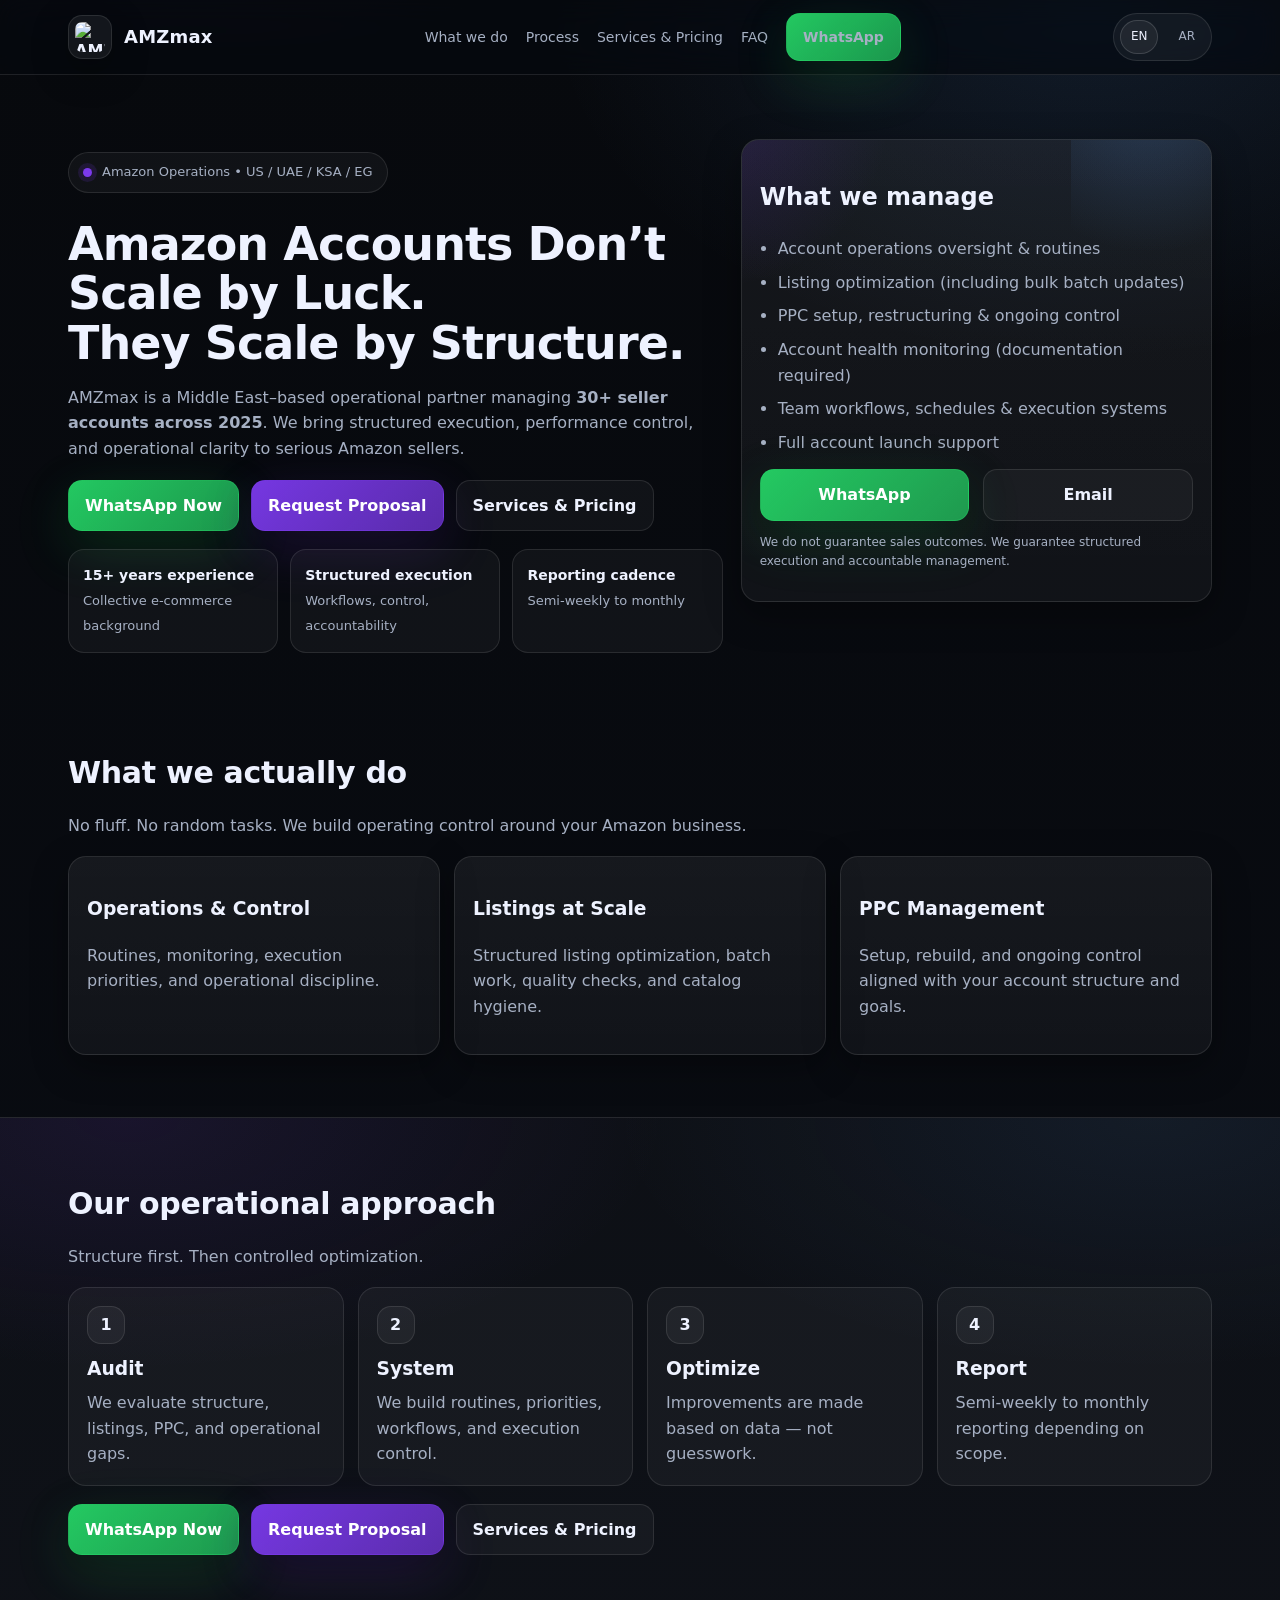
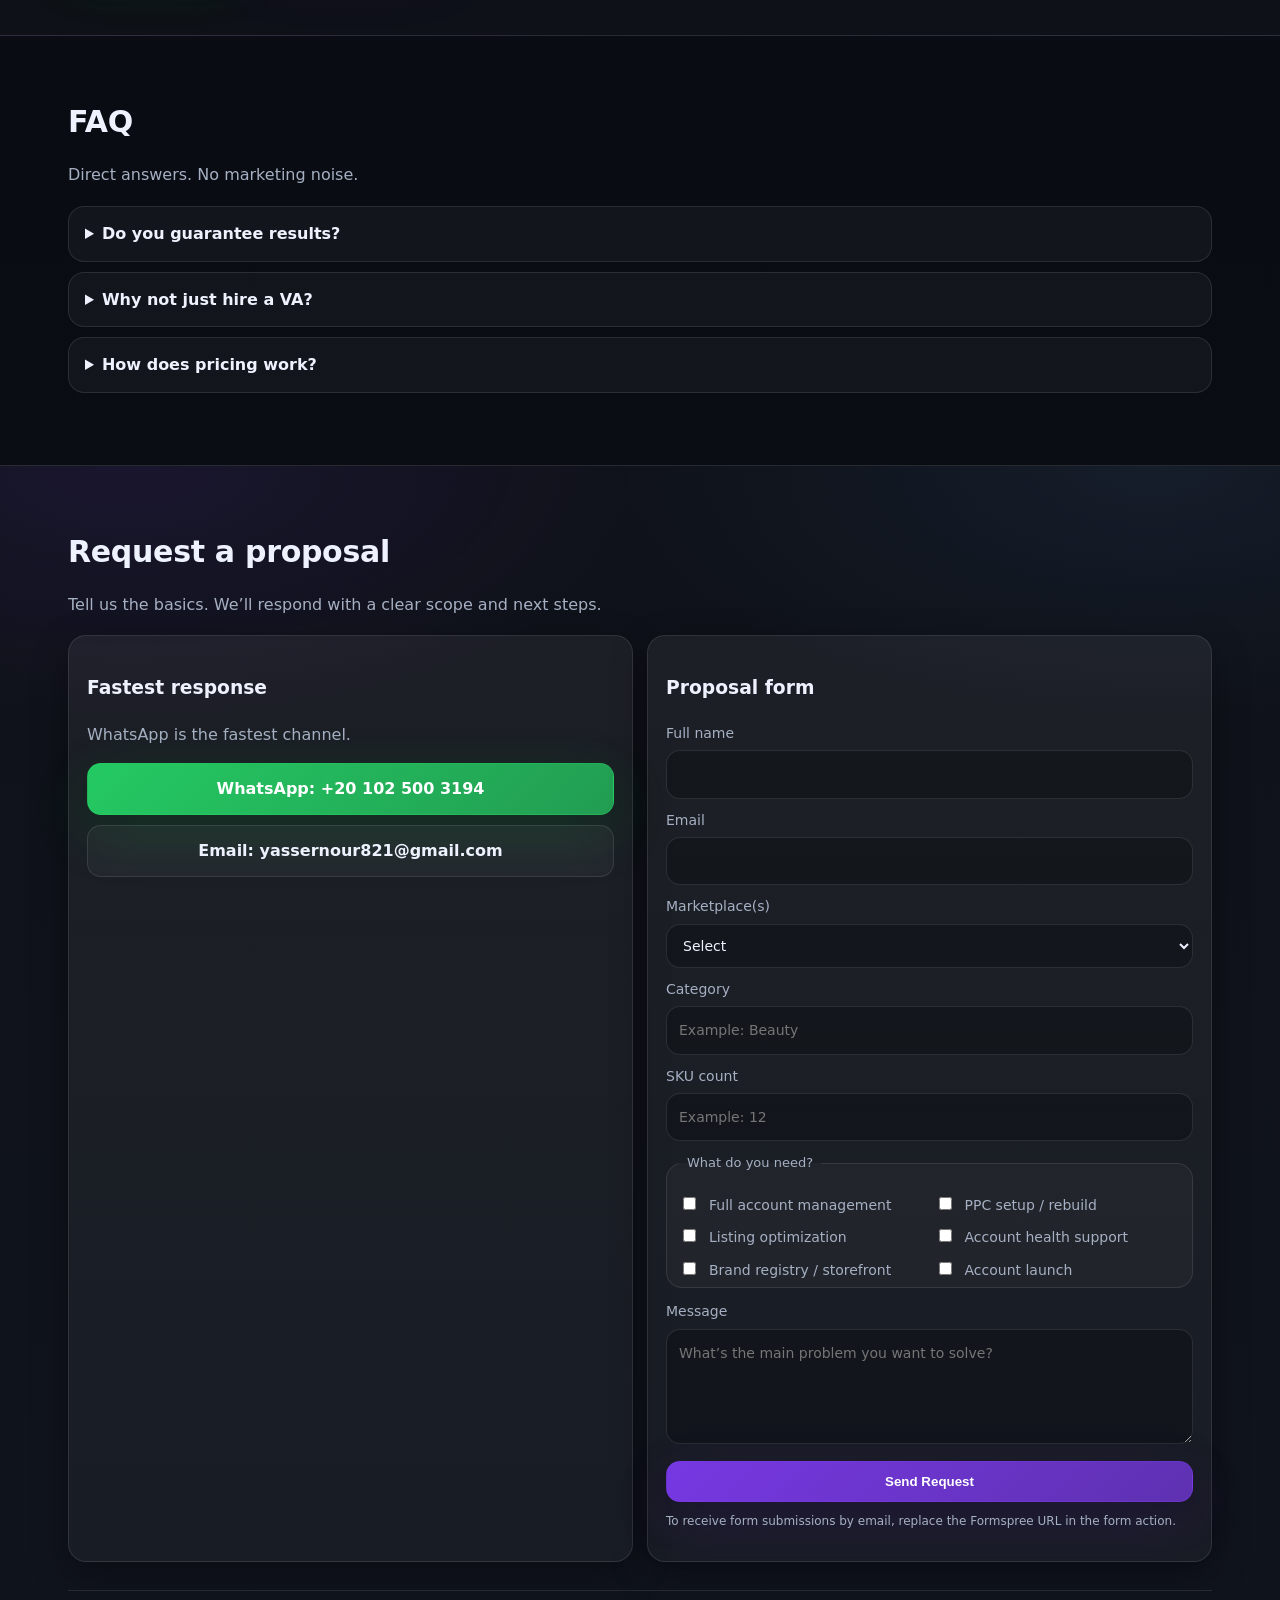
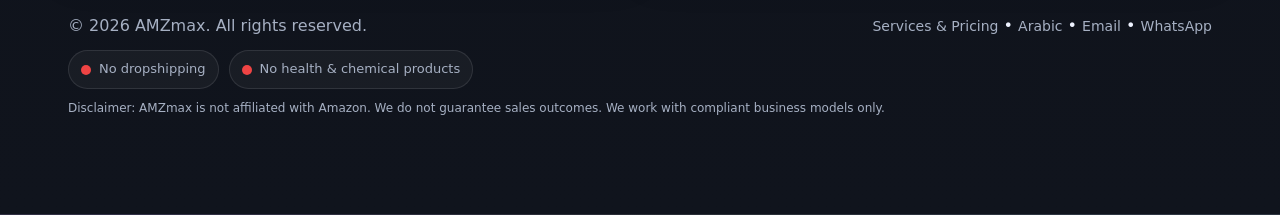
==== index.html @ 832c5bb2 "Create index.html" ====
<!doctype html>
<html lang="en">
<head>
  <meta charset="utf-8" />
  <meta name="viewport" content="width=device-width,initial-scale=1" />
  <title>AMZmax — Amazon Account Management</title>
  <meta name="description" content="AMZmax is a Middle East–based Amazon operational partner. Structured execution, PPC control, listing optimization, and proposal-based management for serious sellers." />
  <meta name="robots" content="index,follow" />
  <meta name="theme-color" content="#07090d" />
  <link rel="stylesheet" href="styles.css" />
</head>
<body>
  <header class="header">
    <div class="container nav">
      <a class="brand" href="index.html" aria-label="AMZmax home">
        <img src="assets/logo.png" alt="AMZmax logo">
        <span class="brand-name">AMZmax</span>
      </a>

      <nav class="nav-links" aria-label="Primary">
        <a href="#what">What we do</a>
        <a href="#process">Process</a>
        <a href="tiers.html">Services &amp; Pricing</a>
        <a href="#faq">FAQ</a>
        <a class="btn btn-whatsapp" href="https://wa.me/201025003194" target="_blank" rel="noopener">WhatsApp</a>
      </nav>

      <div class="lang-switch" aria-label="Language switch">
        <a class="active" href="index.html">EN</a>
        <a href="ar/index.html">AR</a>
      </div>

      <button class="menu-btn" id="menuBtn" aria-label="Open menu" aria-expanded="false">☰</button>
    </div>

    <div class="container mobile-menu" id="mobileMenu" aria-hidden="true">
      <a href="#what">What we do</a>
      <a href="#process">Process</a>
      <a href="tiers.html">Services &amp; Pricing</a>
      <a href="#faq">FAQ</a>
      <a href="#proposal">Request proposal</a>
      <a href="https://wa.me/201025003194" target="_blank" rel="noopener">WhatsApp</a>
      <a href="ar/index.html">العربية</a>
    </div>
  </header>

  <main>
    <!-- HERO -->
    <section class="hero">
      <div class="container hero-grid">
        <div>
          <p class="pill">Amazon Operations • US / UAE / KSA / EG</p>
          <h1>Amazon Accounts Don’t Scale by Luck.<br/>They Scale by Structure.</h1>
          <p class="subhead">
            AMZmax is a Middle East–based operational partner managing <b>30+ seller accounts across 2025</b>.
            We bring structured execution, performance control, and operational clarity to serious Amazon sellers.
          </p>

          <div class="cta-row">
            <a class="btn btn-whatsapp" href="https://wa.me/201025003194" target="_blank" rel="noopener">WhatsApp Now</a>
            <a class="btn btn-primary" href="#proposal">Request Proposal</a>
            <a class="btn btn-ghost" href="tiers.html">Services &amp; Pricing</a>
          </div>

          <div class="trust-row">
            <div class="trust">
              <b>15+ years experience</b>
              <span>Collective e-commerce background</span>
            </div>
            <div class="trust">
              <b>Structured execution</b>
              <span>Workflows, control, accountability</span>
            </div>
            <div class="trust">
              <b>Reporting cadence</b>
              <span>Semi-weekly to monthly</span>
            </div>
          </div>
        </div>

        <div class="card hero-card">
          <h2>What we manage</h2>
          <ul class="clean">
            <li>Account operations oversight & routines</li>
            <li>Listing optimization (including bulk batch updates)</li>
            <li>PPC setup, restructuring & ongoing control</li>
            <li>Account health monitoring (documentation required)</li>
            <li>Team workflows, schedules & execution systems</li>
            <li>Full account launch support</li>
          </ul>

          <div class="grid-2" style="margin-top:14px;">
            <a class="btn btn-whatsapp btn-wide" href="https://wa.me/201025003194" target="_blank" rel="noopener">WhatsApp</a>
            <a class="btn btn-ghost btn-wide" href="mailto:yassernour821@gmail.com?subject=AMZmax%20Proposal%20Request">Email</a>
          </div>

          <p class="tiny muted" style="margin-top:12px;">
            We do not guarantee sales outcomes. We guarantee structured execution and accountable management.
          </p>
        </div>
      </div>
    </section>

    <!-- WHAT -->
    <section class="section" id="what">
      <div class="container">
        <div class="section-head">
          <h2>What we actually do</h2>
          <p class="muted">No fluff. No random tasks. We build operating control around your Amazon business.</p>
        </div>

        <div class="grid-3">
          <div class="card">
            <h3>Operations & Control</h3>
            <p class="muted">Routines, monitoring, execution priorities, and operational discipline.</p>
          </div>
          <div class="card">
            <h3>Listings at Scale</h3>
            <p class="muted">Structured listing optimization, batch work, quality checks, and catalog hygiene.</p>
          </div>
          <div class="card">
            <h3>PPC Management</h3>
            <p class="muted">Setup, rebuild, and ongoing control aligned with your account structure and goals.</p>
          </div>
        </div>
      </div>
    </section>

    <!-- PROCESS -->
    <section class="section alt" id="process">
      <div class="container">
        <div class="section-head">
          <h2>Our operational approach</h2>
          <p class="muted">Structure first. Then controlled optimization.</p>
        </div>

        <div class="steps">
          <div class="step">
            <div class="num">1</div>
            <h3>Audit</h3>
            <p>We evaluate structure, listings, PPC, and operational gaps.</p>
          </div>
          <div class="step">
            <div class="num">2</div>
            <h3>System</h3>
            <p>We build routines, priorities, workflows, and execution control.</p>
          </div>
          <div class="step">
            <div class="num">3</div>
            <h3>Optimize</h3>
            <p>Improvements are made based on data — not guesswork.</p>
          </div>
          <div class="step">
            <div class="num">4</div>
            <h3>Report</h3>
            <p>Semi-weekly to monthly reporting depending on scope.</p>
          </div>
        </div>

        <div class="cta-row" style="margin-top:18px;">
          <a class="btn btn-whatsapp" href="https://wa.me/201025003194" target="_blank" rel="noopener">WhatsApp Now</a>
          <a class="btn btn-primary" href="#proposal">Request Proposal</a>
          <a class="btn btn-ghost" href="tiers.html">Services &amp; Pricing</a>
        </div>
      </div>
    </section>

    <!-- FAQ -->
    <section class="section" id="faq">
      <div class="container">
        <div class="section-head">
          <h2>FAQ</h2>
          <p class="muted">Direct answers. No marketing noise.</p>
        </div>

        <div class="faq">
          <details>
            <summary>Do you guarantee results?</summary>
            <p>No. Amazon performance depends on product, pricing, competition, and ad spend. We guarantee structured execution and accountable management.</p>
          </details>
          <details>
            <summary>Why not just hire a VA?</summary>
            <p>A VA executes tasks. We build operating systems: workflows, routines, priorities, and performance control.</p>
          </details>
          <details>
            <summary>How does pricing work?</summary>
            <p>Proposal-based. We define scope and deliverables after evaluation.</p>
          </details>
        </div>
      </div>
    </section>

    <!-- PROPOSAL -->
    <section class="section alt" id="proposal">
      <div class="container">
        <div class="section-head">
          <h2>Request a proposal</h2>
          <p class="muted">Tell us the basics. We’ll respond with a clear scope and next steps.</p>
        </div>

        <div class="grid-2">
          <div class="card">
            <h3>Fastest response</h3>
            <p class="muted">WhatsApp is the fastest channel.</p>
            <a class="btn btn-whatsapp btn-wide" href="https://wa.me/201025003194" target="_blank" rel="noopener">WhatsApp: +20 102 500 3194</a>
            <a class="btn btn-ghost btn-wide" style="margin-top:10px;" href="mailto:yassernour821@gmail.com?subject=AMZmax%20Proposal%20Request">Email: yassernour821@gmail.com</a>
          </div>

          <div class="card">
            <h3>Proposal form</h3>

            <!-- Replace yourFormID with your real Formspree endpoint -->
            <form data-proposal-form="true" action="https://formspree.io/f/yourFormID" method="POST">
              <label>Full name
                <input name="name" type="text" required />
              </label>

              <label>Email
                <input name="email" type="email" required />
              </label>

              <label>Marketplace(s)
                <select name="marketplaces" required>
                  <option value="">Select</option>
                  <option>US</option>
                  <option>UAE</option>
                  <option>KSA</option>
                  <option>EG</option>
                  <option>UK</option>
                  <option>Multiple</option>
                </select>
              </label>

              <label>Category
                <input name="category" type="text" placeholder="Example: Beauty" required />
              </label>

              <label>SKU count
                <input name="sku_count" type="text" placeholder="Example: 12" required />
              </label>

              <fieldset>
                <legend>What do you need?</legend>
                <div class="checks">
                  <label><input type="checkbox" name="need" value="Full Account Management"> Full account management</label>
                  <label><input type="checkbox" name="need" value="PPC Setup/Rebuild"> PPC setup / rebuild</label>
                  <label><input type="checkbox" name="need" value="Listing Optimization"> Listing optimization</label>
                  <label><input type="checkbox" name="need" value="Account Health Support"> Account health support</label>
                  <label><input type="checkbox" name="need" value="Brand Registry/Storefront"> Brand registry / storefront</label>
                  <label><input type="checkbox" name="need" value="Account Launch"> Account launch</label>
                </div>
              </fieldset>

              <label>Message
                <textarea name="message" rows="4" placeholder="What’s the main problem you want to solve?"></textarea>
              </label>

              <button class="btn btn-primary btn-wide" type="submit">Send Request</button>
              <p class="tiny muted" data-form-note style="margin-top:10px;">
                To receive form submissions by email, replace the Formspree URL in the form action.
              </p>
            </form>
          </div>
        </div>

        <footer class="footer">
          <div class="footer-row">
            <div class="muted">© <span data-year></span> AMZmax. All rights reserved.</div>
            <div>
              <a href="tiers.html">Services &amp; Pricing</a> •
              <a href="ar/index.html">Arabic</a> •
              <a href="mailto:yassernour821@gmail.com?subject=AMZmax%20Proposal%20Request">Email</a> •
              <a href="https://wa.me/201025003194" target="_blank" rel="noopener">WhatsApp</a>
            </div>
          </div>

          <!-- Policies moved to end (as requested) -->
          <div class="policy">
            <span class="badge"><i></i>No dropshipping</span>
            <span class="badge"><i></i>No health &amp; chemical products</span>
          </div>

          <p class="tiny muted" style="margin-top:10px;">
            Disclaimer: AMZmax is not affiliated with Amazon. We do not guarantee sales outcomes. We work with compliant business models only.
          </p>
        </footer>
      </div>
    </section>
  </main>

  <script src="script.js"></script>
</body>
</html>
---- styles.css ----
:root{
  --bg0:#07090d;
  --bg1:#0b0f18;

  --card: rgba(255,255,255,.06);
  --card2: rgba(255,255,255,.08);

  --border: rgba(255,255,255,.10);
  --border2: rgba(255,255,255,.14);

  --text:#eef2ff;
  --muted:#a6b0c3;

  --brand:#7c3aed;      /* main accent (purple) */
  --brand2:#60a5fa;     /* subtle blue */
  --whatsapp:#25D366;   /* WhatsApp green */

  --danger:#ef4444;
  --good:#22c55e;

  --shadow: 0 18px 60px rgba(0,0,0,.45);
  --shadow2: 0 12px 35px rgba(0,0,0,.35);

  --radius: 18px;
  --radius2: 14px;
  --max: 1180px;
}

*{box-sizing:border-box}
html{scroll-behavior:smooth}

body{
  margin:0;
  color:var(--text);
  font-family: ui-sans-serif, system-ui, -apple-system, Segoe UI, Roboto, Arial, "Apple Color Emoji","Segoe UI Emoji";
  line-height:1.6;
  background:
    radial-gradient(1100px 650px at 15% -10%, rgba(124,58,237,.18), transparent 60%),
    radial-gradient(900px 600px at 85% 0%, rgba(96,165,250,.12), transparent 60%),
    linear-gradient(180deg, var(--bg0), var(--bg1));
}

a{color:inherit; text-decoration:none}
a:hover{opacity:.95}
.container{max-width:var(--max); margin:0 auto; padding:0 18px}

/* Header */
.header{
  position:sticky; top:0; z-index:30;
  background: rgba(7,9,13,.70);
  backdrop-filter: blur(14px) saturate(180%);
  border-bottom:1px solid var(--border);
}
.nav{
  display:flex; align-items:center; justify-content:space-between;
  height:74px;
  gap:14px;
}
.brand{
  display:flex; align-items:center; gap:12px;
  font-weight:900;
  letter-spacing:.2px;
}
.brand img{
  width:44px; height:44px;
  border-radius:14px;
  border:1px solid var(--border);
  background: rgba(255,255,255,.06);
  padding:6px;
  box-shadow: var(--shadow2);
}
.brand-name{font-size:18px}

.nav-links{
  display:flex; align-items:center; gap:18px; flex-wrap:wrap;
}
.nav-links a{
  font-size:14px;
  color:var(--muted);
}
.nav-links a:hover{color:var(--text)}

.lang-switch{
  display:flex; gap:10px; align-items:center;
  border:1px solid var(--border);
  background: rgba(255,255,255,.05);
  border-radius:999px;
  padding:6px;
}
.lang-switch a{
  font-size:12px;
  padding:6px 10px;
  border-radius:999px;
  color:var(--muted);
}
.lang-switch a.active{
  color:var(--text);
  border:1px solid var(--border2);
  background: rgba(255,255,255,.06);
}

.menu-btn{
  display:none;
  border:1px solid var(--border);
  background: rgba(255,255,255,.05);
  color:var(--text);
  border-radius:14px;
  padding:10px 12px;
  cursor:pointer;
}

.mobile-menu{
  display:none;
  padding:12px 18px 18px;
  border-top:1px solid var(--border);
}
.mobile-menu a{
  display:block;
  padding:10px 0;
  color:var(--muted);
}
.mobile-menu a:hover{color:var(--text)}
.mobile-menu.show{display:block}

/* UI atoms */
.pill{
  display:inline-flex; align-items:center; gap:10px;
  border:1px solid var(--border);
  background: rgba(255,255,255,.04);
  border-radius:999px;
  padding:9px 14px;
  color:var(--muted);
  font-size:13px;
}
.pill::before{
  content:"";
  width:9px; height:9px; border-radius:999px;
  background: var(--brand);
  box-shadow: 0 0 0 5px rgba(124,58,237,.14);
}

.card{
  border:1px solid var(--border);
  background: linear-gradient(180deg, rgba(255,255,255,.06), rgba(255,255,255,.04));
  border-radius:var(--radius);
  padding:18px;
  box-shadow: var(--shadow2);
}

.muted{color:var(--muted)}
.tiny{font-size:12px}

/* Buttons */
.btn{
  display:inline-flex; align-items:center; justify-content:center;
  gap:10px;
  padding:12px 16px;
  border-radius:14px;
  border:1px solid var(--border2);
  background: rgba(255,255,255,.06);
  color:var(--text);
  font-weight:800;
  cursor:pointer;
  box-shadow: var(--shadow2);
  transition: transform .12s ease, box-shadow .12s ease, opacity .12s ease;
}
.btn:hover{transform: translateY(-1px); box-shadow: var(--shadow)}
.btn:active{transform: translateY(0px)}
.btn-wide{width:100%}

.btn-primary{
  background: linear-gradient(135deg, rgba(124,58,237,.95), rgba(124,58,237,.70));
  color:#ffffff;
  border-color: rgba(124,58,237,.35);
  box-shadow: 0 18px 55px rgba(124,58,237,.18), var(--shadow2);
}

.btn-ghost{
  background: rgba(255,255,255,.04);
  border-color: var(--border);
  color:var(--text);
  box-shadow: none;
}

.btn-whatsapp{
  background: linear-gradient(135deg, rgba(37,211,102,.95), rgba(37,211,102,.70));
  color:#ffffff;
  border-color: rgba(37,211,102,.35);
  box-shadow: 0 18px 55px rgba(37,211,102,.18), var(--shadow2);
}

/* Hero */
.hero{padding:64px 0 34px}
.hero-grid{
  display:grid;
  grid-template-columns: 1.25fr .9fr;
  gap:18px;
  align-items:start;
}
h1{
  font-size:46px;
  line-height:1.08;
  letter-spacing:-.02em;
  margin:14px 0 12px;
}
.subhead{
  color:var(--muted);
  font-size:16px;
  max-width:75ch;
}
.cta-row{display:flex; gap:12px; margin:18px 0 18px; flex-wrap:wrap}

.hero-card{
  position:relative;
  overflow:hidden;
}
.hero-card::before{
  content:"";
  position:absolute;
  inset:-120px -120px auto auto;
  width:260px; height:260px;
  background: radial-gradient(circle at 30% 30%, rgba(96,165,250,.18), transparent 60%);
}
.hero-card::after{
  content:"";
  position:absolute;
  inset:-120px auto auto -120px;
  width:300px; height:300px;
  background: radial-gradient(circle at 30% 30%, rgba(124,58,237,.18), transparent 60%);
}
.hero-card > *{position:relative; z-index:1}

.trust-row{
  display:grid;
  grid-template-columns: repeat(3, 1fr);
  gap:12px;
  margin-top:18px;
}
.trust{
  border:1px solid var(--border);
  background: rgba(255,255,255,.04);
  border-radius:16px;
  padding:14px;
}
.trust b{display:block; font-size:14px}
.trust span{color:var(--muted); font-size:13px}

/* Lists */
ul.clean{margin:0; padding-left:18px; color:var(--muted)}
ul.clean li{margin:8px 0}

/* Sections */
.section{padding:62px 0}
.section.alt{
  background:
    radial-gradient(900px 420px at 10% 0%, rgba(124,58,237,.10), transparent 60%),
    radial-gradient(900px 420px at 90% 0%, rgba(96,165,250,.08), transparent 60%),
    rgba(255,255,255,.02);
  border-top:1px solid var(--border);
  border-bottom:1px solid var(--border);
}
.section-head{margin-bottom:18px}
.section-head h2{margin:0; font-size:30px; letter-spacing:-.01em}

.grid-3{
  display:grid;
  grid-template-columns: repeat(3, 1fr);
  gap:14px;
}
.grid-2{
  display:grid;
  grid-template-columns: 1fr 1fr;
  gap:14px;
}

/* Steps */
.steps{
  display:grid;
  grid-template-columns: repeat(4, 1fr);
  gap:14px;
}
.step{
  border:1px solid var(--border);
  background: rgba(255,255,255,.04);
  border-radius:var(--radius);
  padding:18px;
}
.step .num{
  width:38px; height:38px;
  border-radius:14px;
  display:flex; align-items:center; justify-content:center;
  border:1px solid var(--border);
  background: rgba(255,255,255,.05);
  font-weight:900;
  margin-bottom:10px;
}
.step h3{margin:0 0 6px}
.step p{margin:0; color:var(--muted)}

/* FAQ */
.faq details{
  border:1px solid var(--border);
  background: rgba(255,255,255,.04);
  border-radius:16px;
  padding:14px 16px;
  margin:10px 0;
}
.faq summary{cursor:pointer; font-weight:900}
.faq p{margin:10px 0 0; color:var(--muted)}

/* Form */
form label{
  display:block;
  margin:10px 0;
  color:var(--muted);
  font-size:14px;
}
input, textarea, select{
  width:100%;
  margin-top:6px;
  padding:12px 12px;
  border-radius:14px;
  border:1px solid var(--border);
  background: rgba(7,9,13,.35);
  color:var(--text);
  font:inherit;
}
input:focus, textarea:focus, select:focus{
  outline:2px solid rgba(124,58,237,.18);
  border-color: rgba(124,58,237,.28);
}
fieldset{
  border:1px solid var(--border);
  border-radius:16px;
  padding:12px 12px 6px;
  margin:12px 0;
  background: rgba(255,255,255,.03);
}
legend{padding:0 8px; color:var(--muted); font-size:13px}
.checks{
  display:grid;
  grid-template-columns: 1fr 1fr;
  gap:10px;
  margin-top:8px;
}
.checks label{
  margin:0;
  display:flex; gap:10px; align-items:flex-start;
  color:var(--muted);
}
.checks input{width:auto; margin-top:3px}

/* Services & Pricing cards */
.pricing{
  display:grid;
  grid-template-columns: repeat(3, 1fr);
  gap:14px;
}
.tier{
  border:1px solid var(--border);
  border-radius:var(--radius);
  background: linear-gradient(180deg, rgba(255,255,255,.06), rgba(255,255,255,.04));
  padding:18px;
  box-shadow: var(--shadow2);
  position:relative;
  overflow:hidden;
}
.tier.featured{
  border-color: rgba(124,58,237,.35);
  box-shadow: 0 22px 70px rgba(124,58,237,.12), var(--shadow2);
  transform: translateY(-2px);
}
.tier .tag{
  position:absolute;
  top:14px; right:14px;
  border:1px solid rgba(124,58,237,.28);
  background: rgba(255,255,255,.05);
  border-radius:999px;
  padding:6px 10px;
  font-size:12px;
  color: #e9ddff;
  font-weight:900;
}
.tier h3{margin:0 0 6px}
.tier p{margin:0 0 12px; color:var(--muted)}
.tier ul{margin:0; padding-left:18px; color:var(--muted)}
.tier li{margin:8px 0}

/* Footer policy badges */
.policy{
  display:flex;
  gap:10px;
  flex-wrap:wrap;
  margin-top:12px;
}
.badge{
  display:inline-flex;
  align-items:center;
  gap:8px;
  border:1px solid var(--border);
  background: rgba(255,255,255,.04);
  border-radius:999px;
  padding:8px 12px;
  font-size:13px;
  color:var(--muted);
}
.badge i{
  width:10px; height:10px; border-radius:999px;
  background: var(--danger);
  display:inline-block;
}
.badge.good i{background: var(--good)}

/* Footer */
.footer{
  padding:22px 0;
  border-top:1px solid var(--border);
  margin-top:28px;
}
.footer-row{
  display:flex; align-items:center; justify-content:space-between;
  gap:12px; flex-wrap:wrap;
}
.footer a{color:var(--muted); font-size:14px}
.footer a:hover{color:var(--text)}

/* RTL support */
body[dir="rtl"]{direction: rtl;}
body[dir="rtl"] .nav{flex-direction:row-reverse}
body[dir="rtl"] .brand{flex-direction:row-reverse}
body[dir="rtl"] .nav-links{flex-direction:row-reverse}
body[dir="rtl"] .cta-row{flex-direction:row-reverse}
body[dir="rtl"] .policy{flex-direction:row-reverse}
body[dir="rtl"] ul.clean{padding-left:0; padding-right:18px}
body[dir="rtl"] .tier ul{padding-left:0; padding-right:18px}
body[dir="rtl"] .tier .tag{right:auto; left:14px}
body[dir="rtl"] .checks label{flex-direction:row-reverse}

/* Responsive */
@media (max-width: 980px){
  h1{font-size:38px}
  .hero-grid{grid-template-columns: 1fr}
  .trust-row{grid-template-columns: 1fr}
  .grid-3{grid-template-columns: 1fr}
  .grid-2{grid-template-columns: 1fr}
  .steps{grid-template-columns: 1fr}
  .pricing{grid-template-columns: 1fr}
  .checks{grid-template-columns: 1fr}
  .nav-links{display:none}
  .menu-btn{display:inline-flex}
}
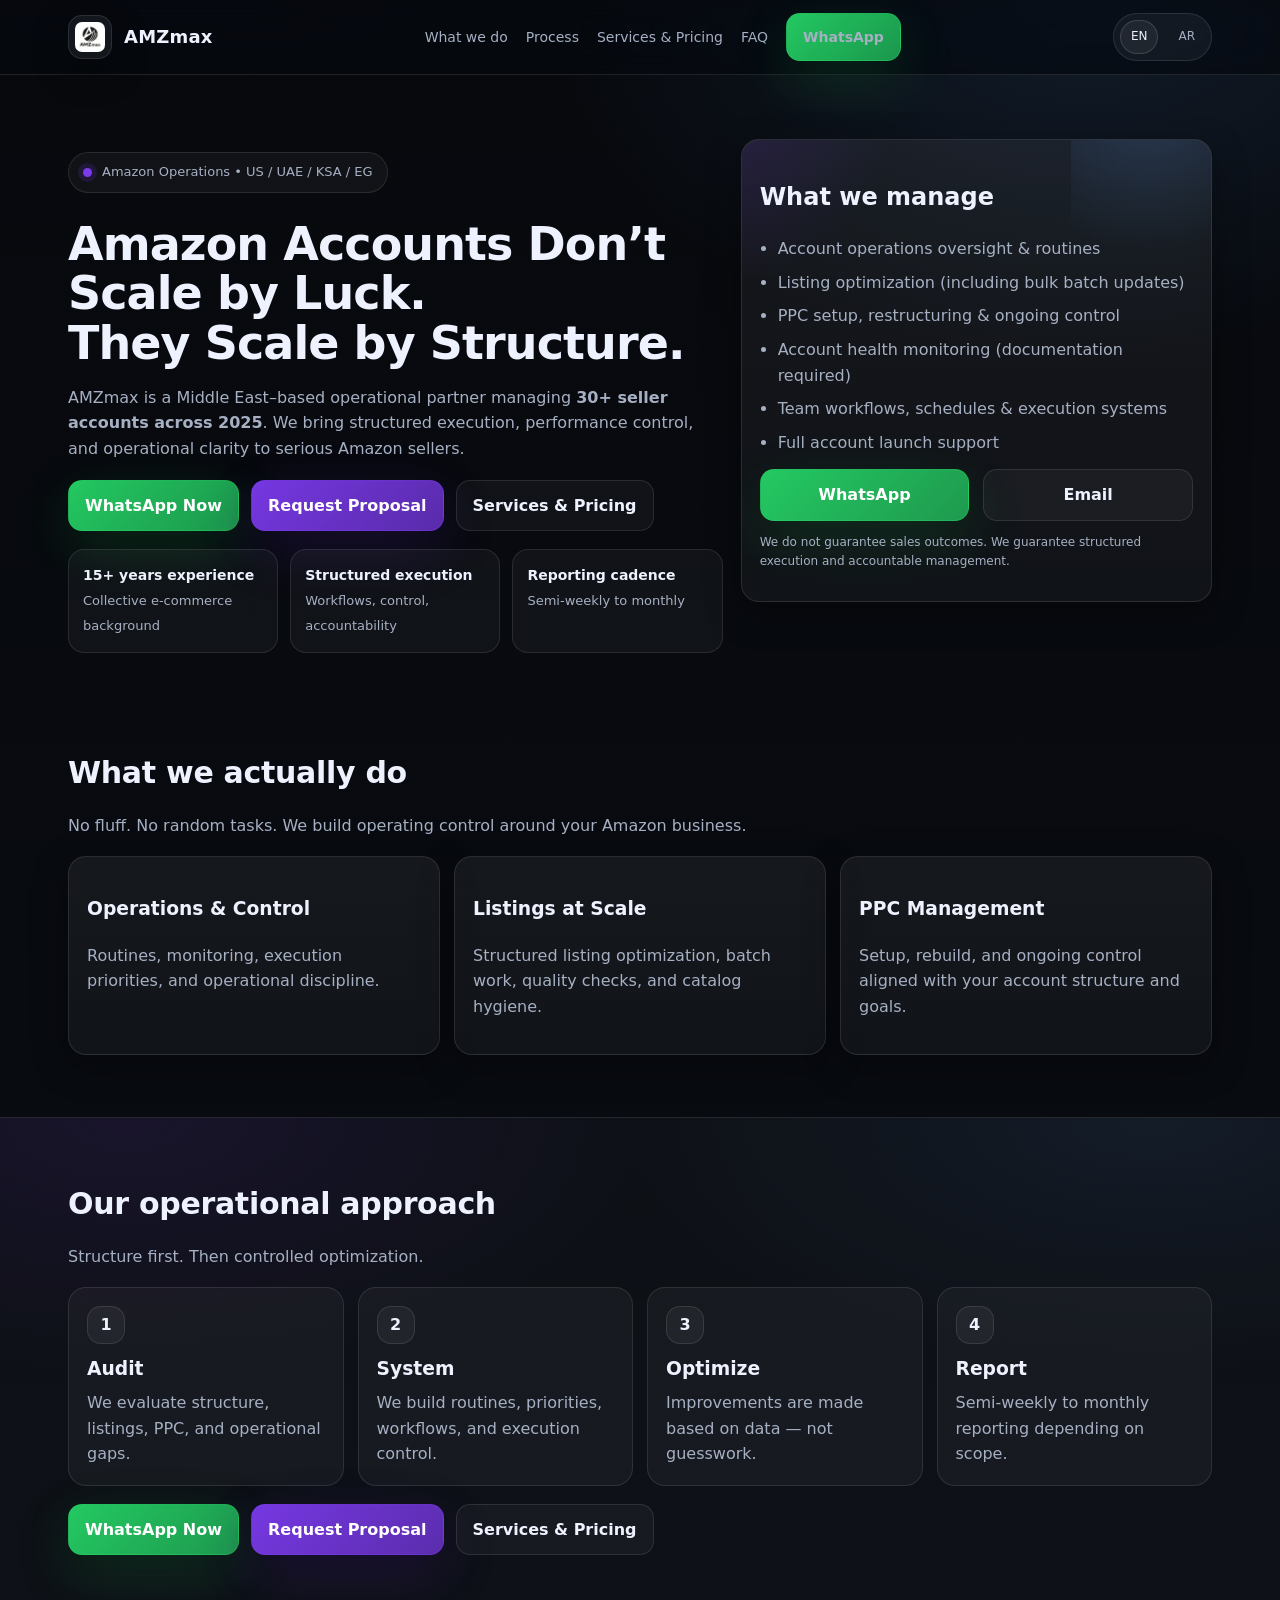
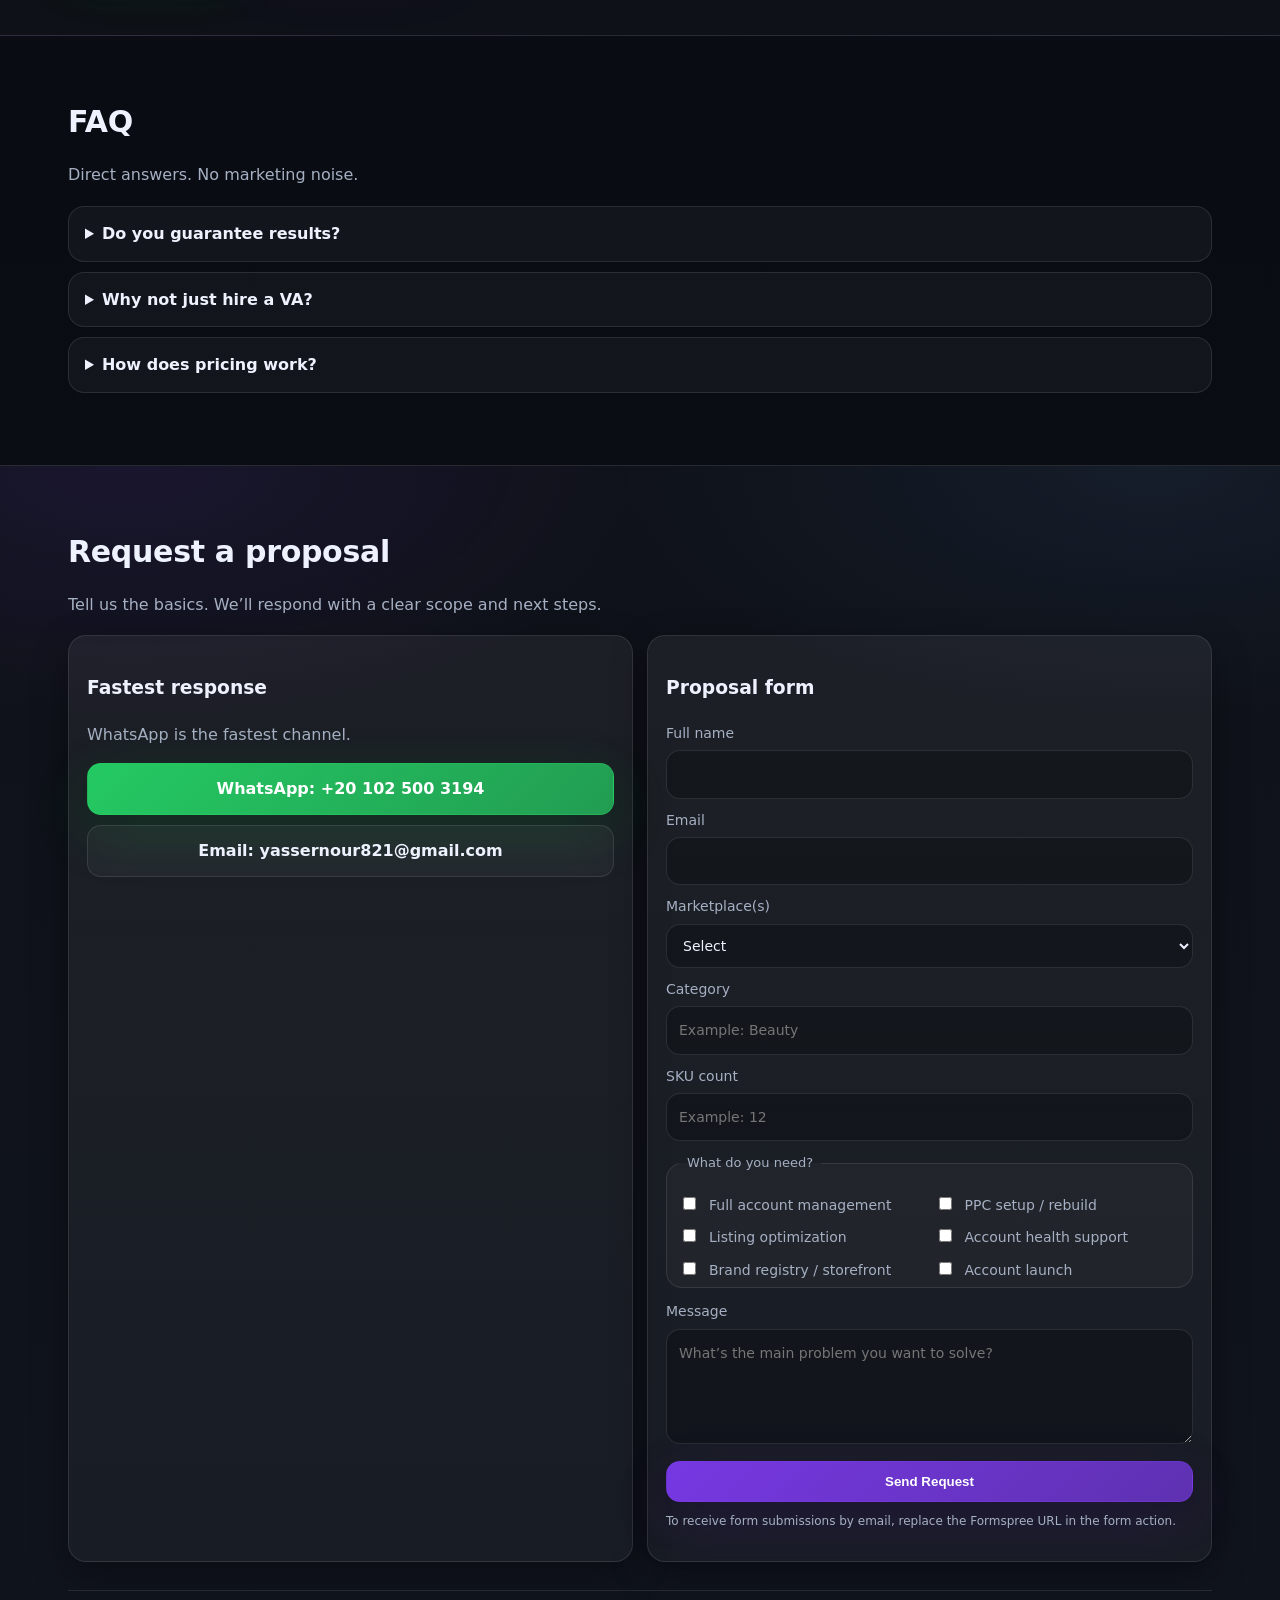
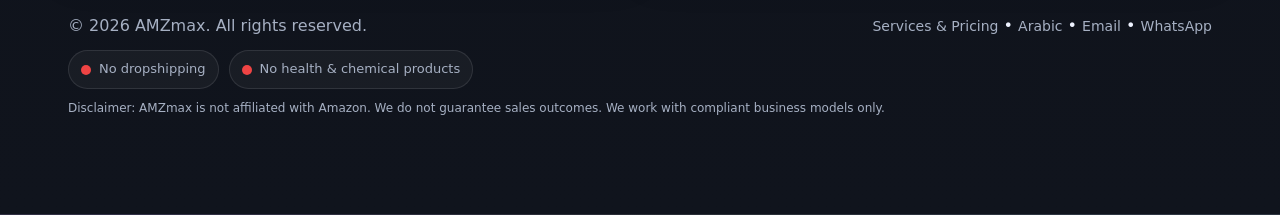
==== commit a60fe762: "Update index.html https://formspree.io/f/xdalrpdv" ====
--- a/index.html
+++ b/index.html
@@ -210,7 +210,7 @@
             <h3>Proposal form</h3>
 
             <!-- Replace yourFormID with your real Formspree endpoint -->
-            <form data-proposal-form="true" action="https://formspree.io/f/yourFormID" method="POST">
+            <form data-proposal-form="true" action="https://formspree.io/f/xdalrpdv" method="POST">
               <label>Full name
                 <input name="name" type="text" required />
               </label>
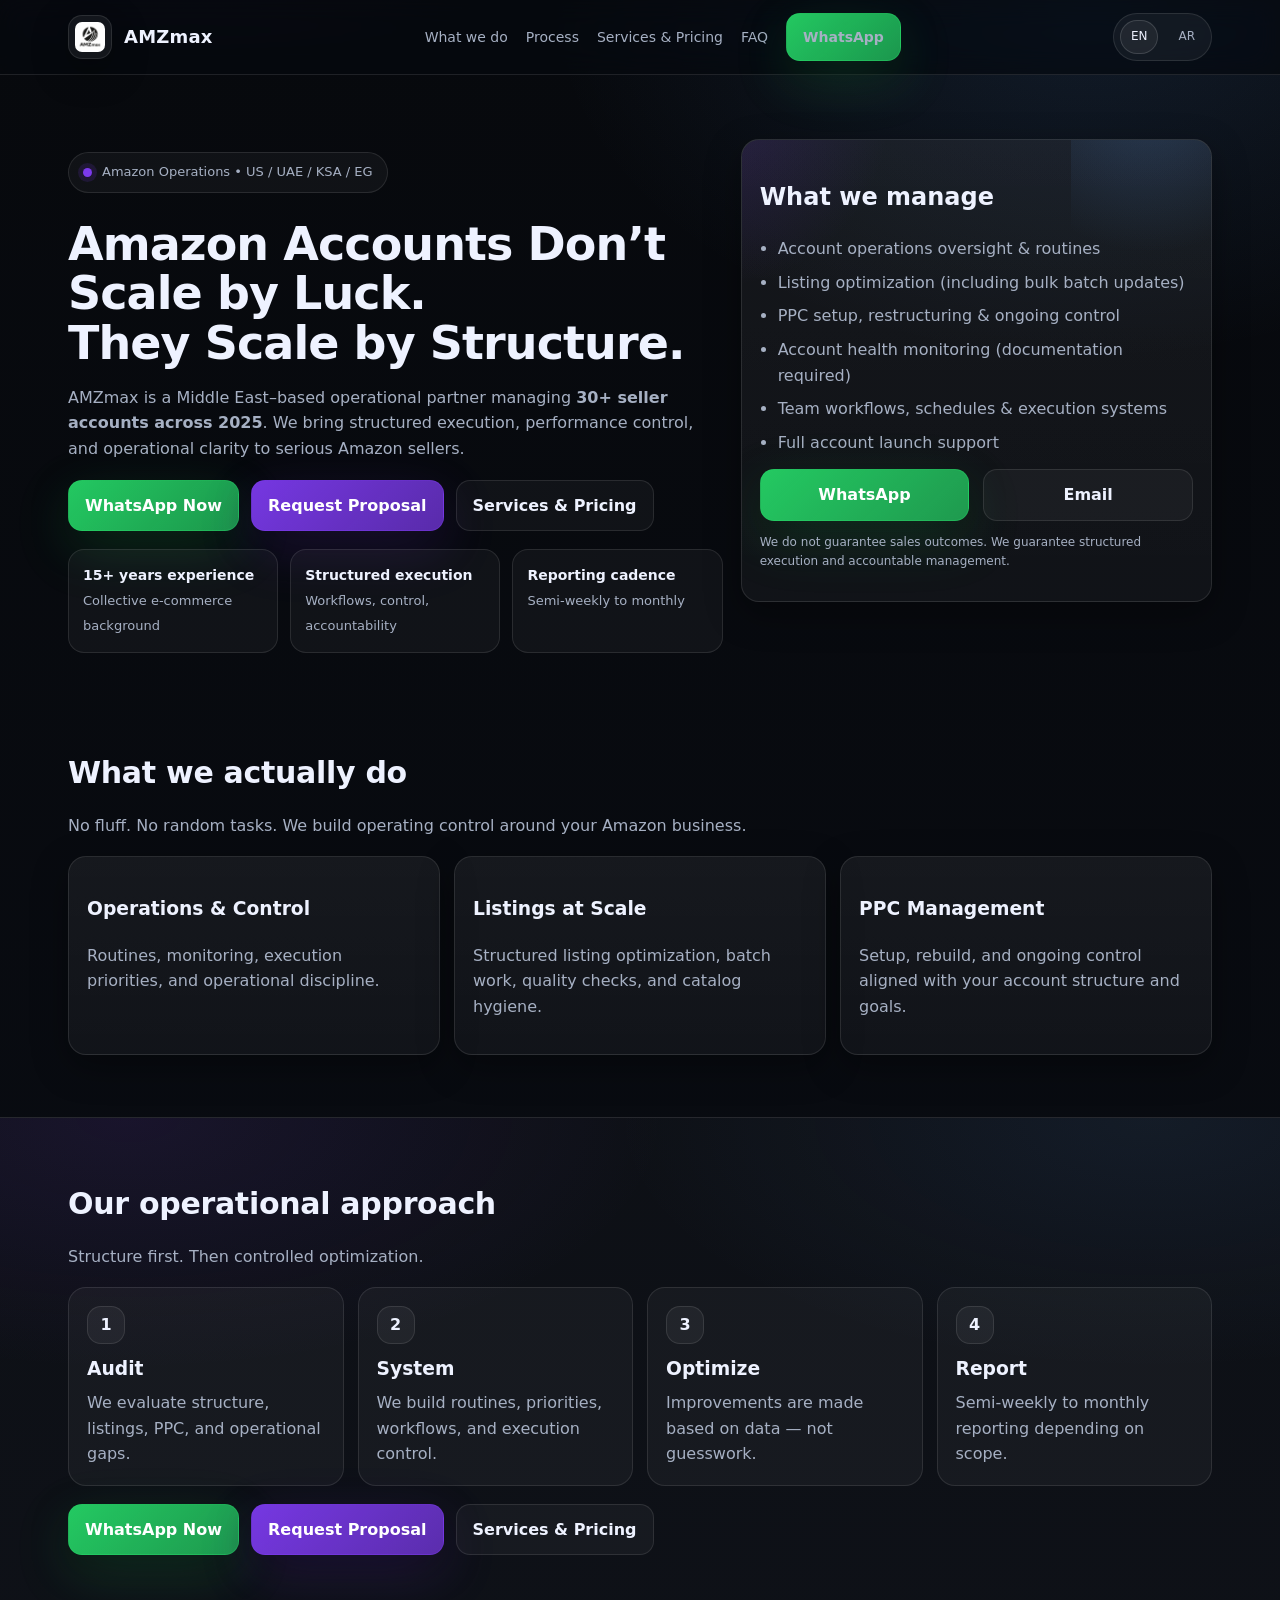
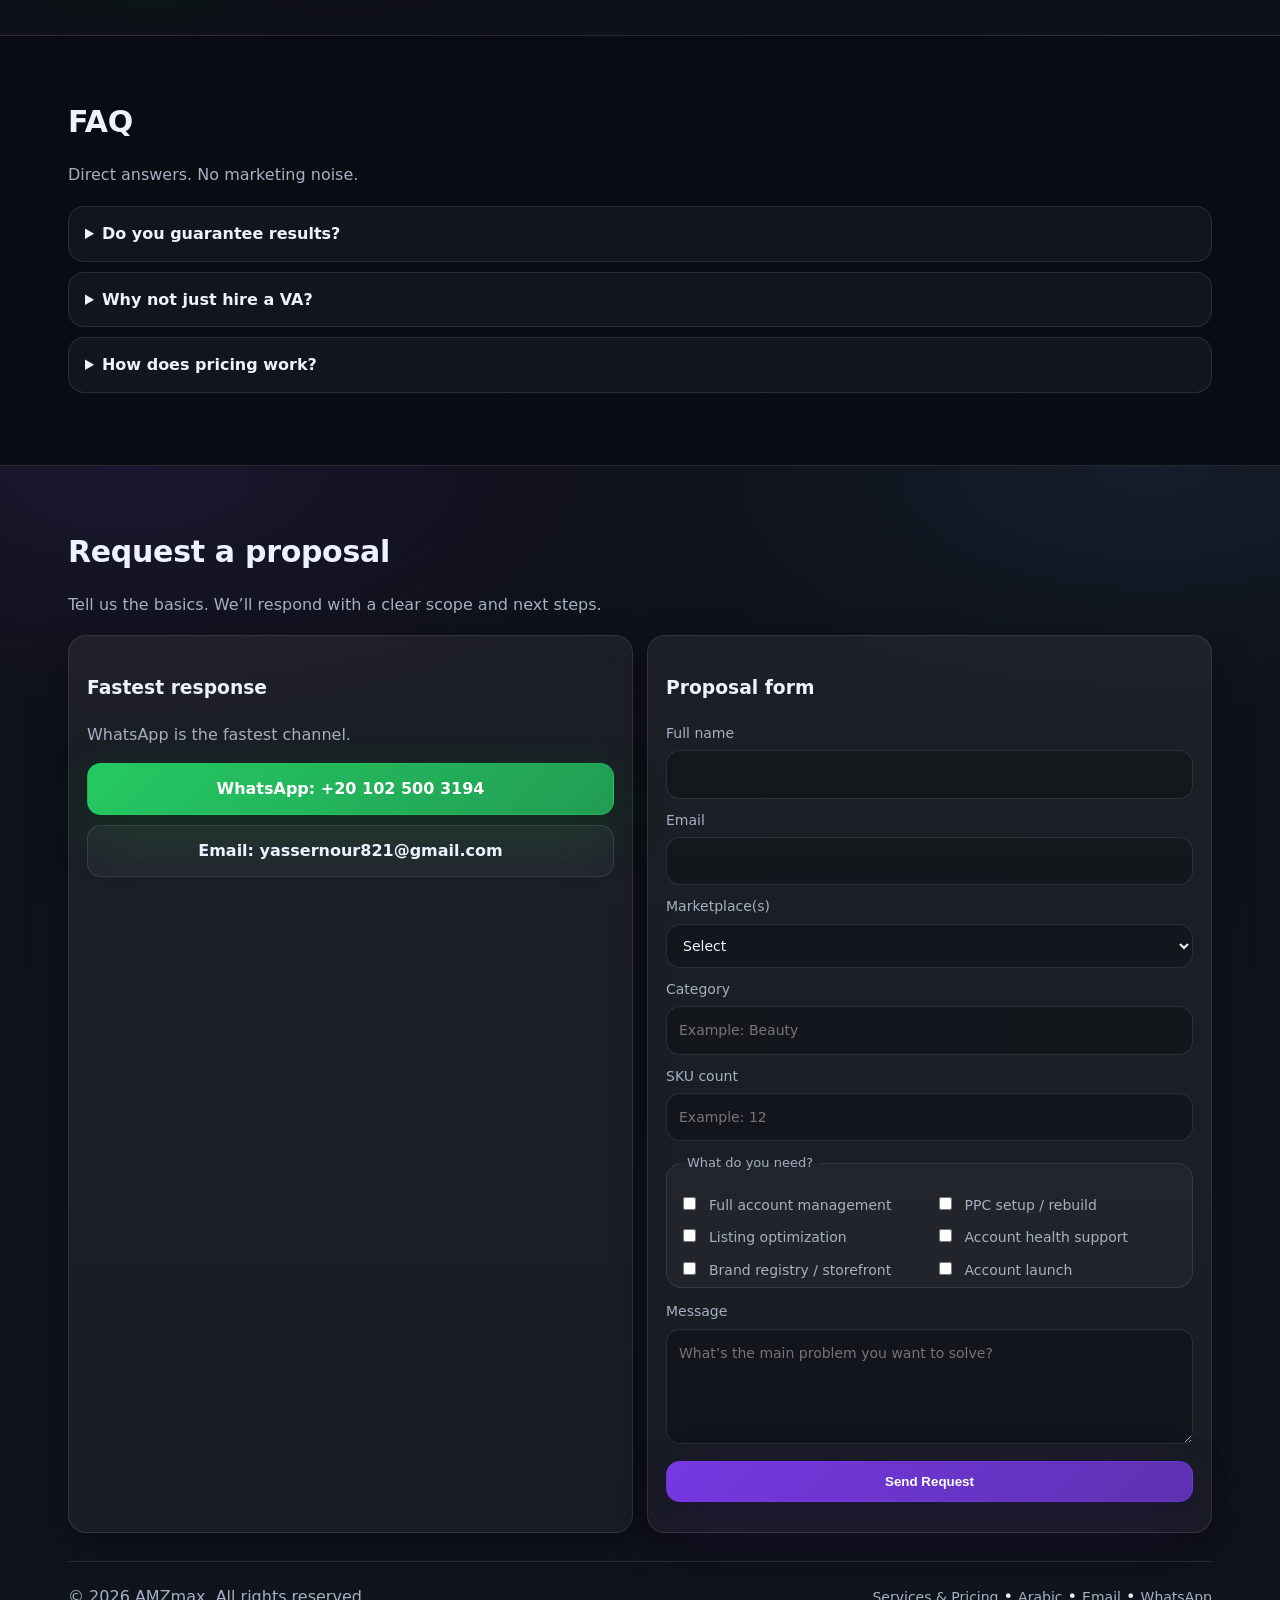
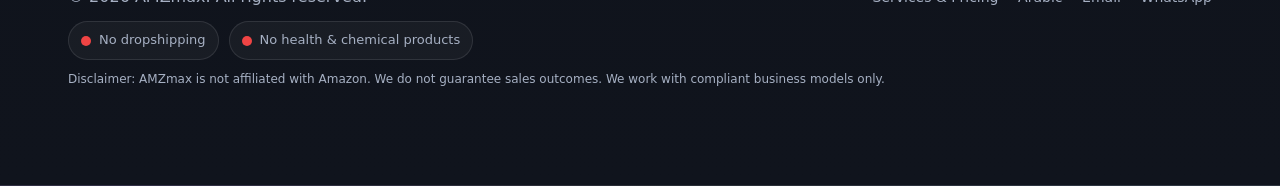
==== commit c162ace5: "Update index.html" ====
--- a/index.html
+++ b/index.html
@@ -257,7 +257,6 @@
 
               <button class="btn btn-primary btn-wide" type="submit">Send Request</button>
               <p class="tiny muted" data-form-note style="margin-top:10px;">
-                To receive form submissions by email, replace the Formspree URL in the form action.
               </p>
             </form>
           </div>
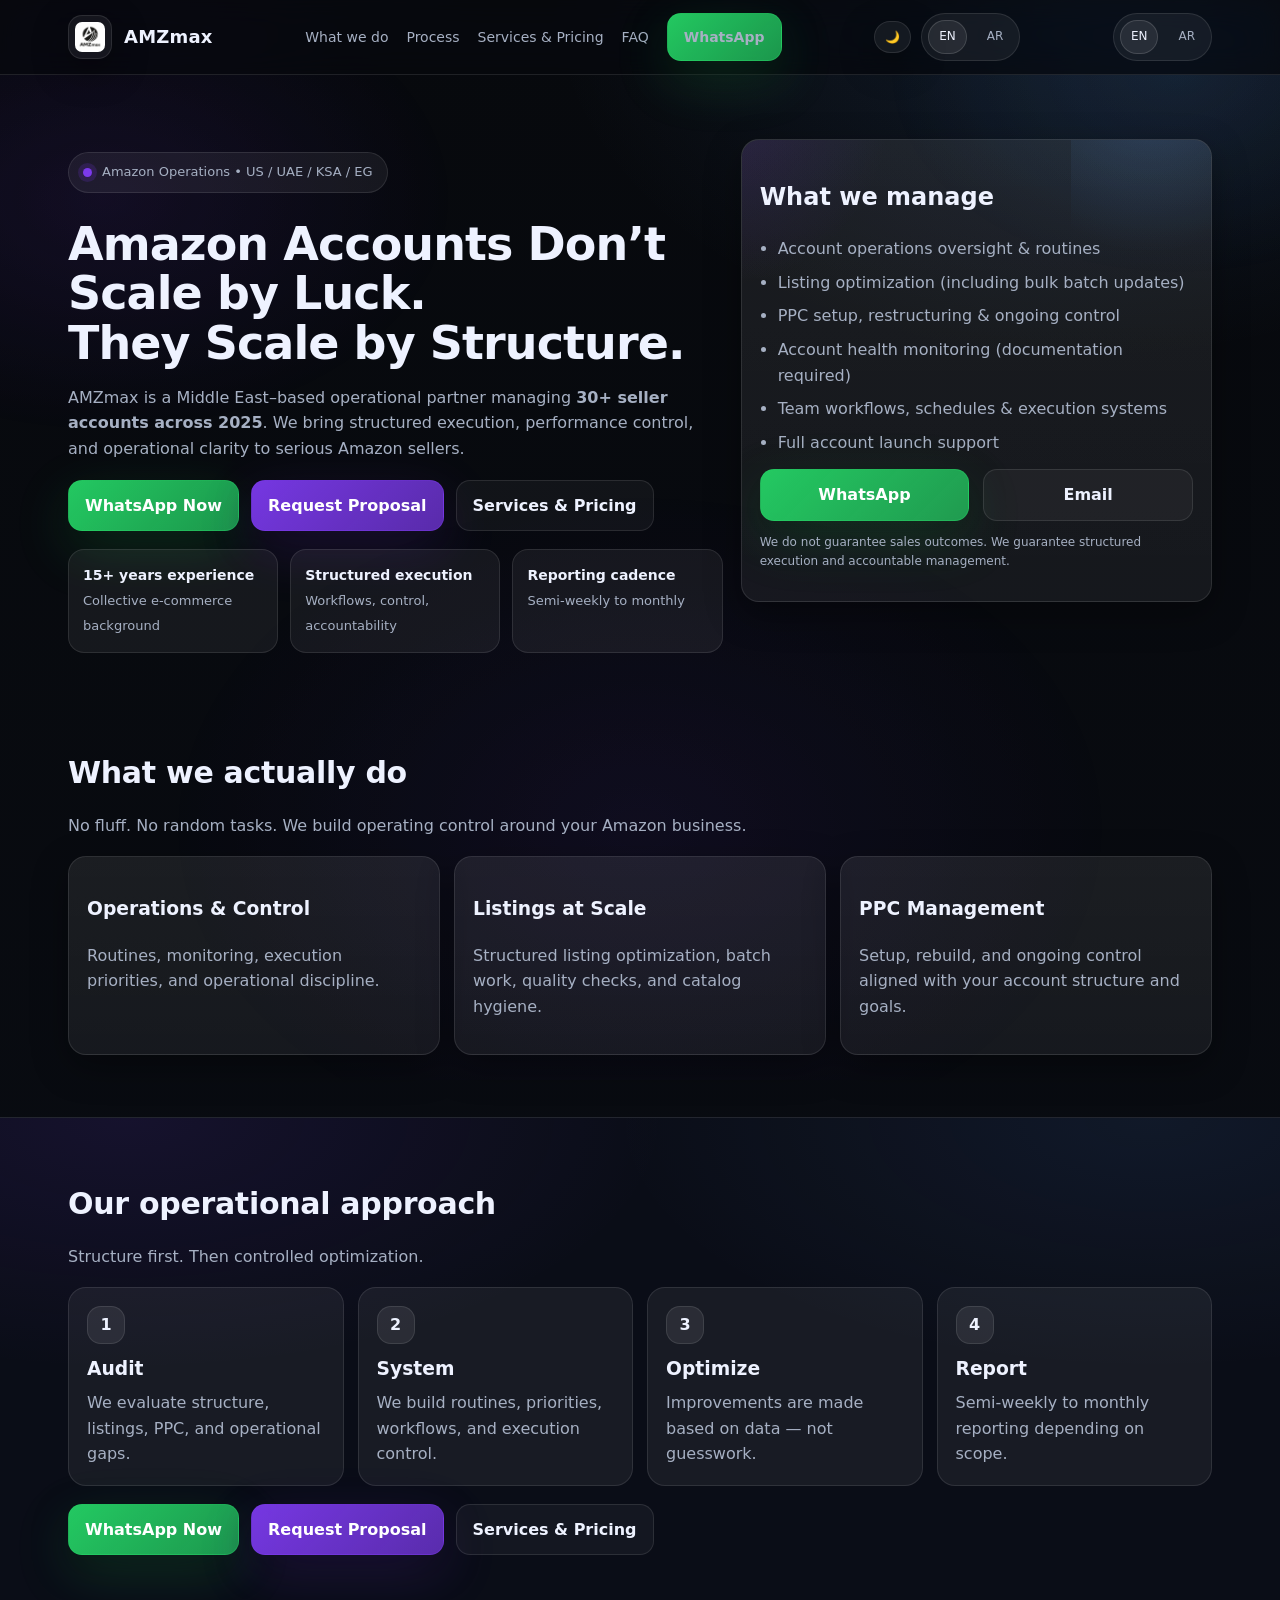
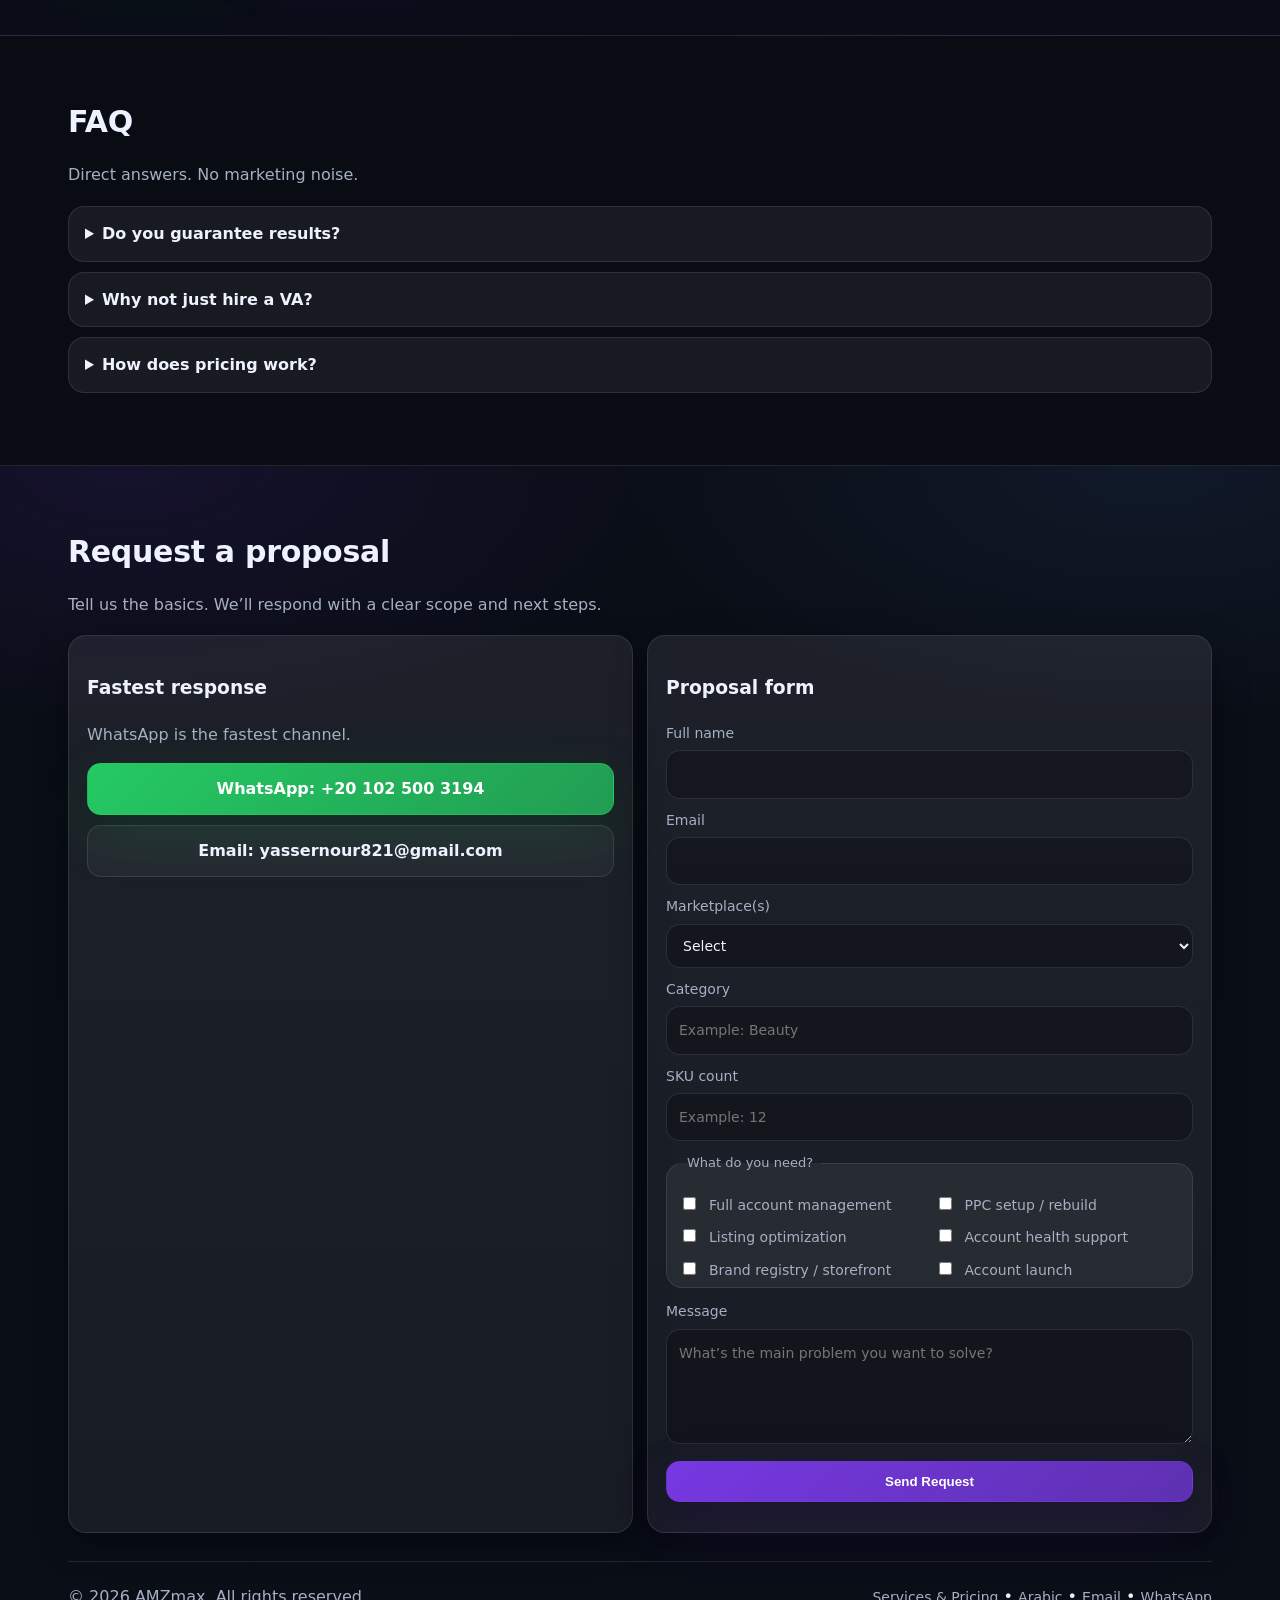
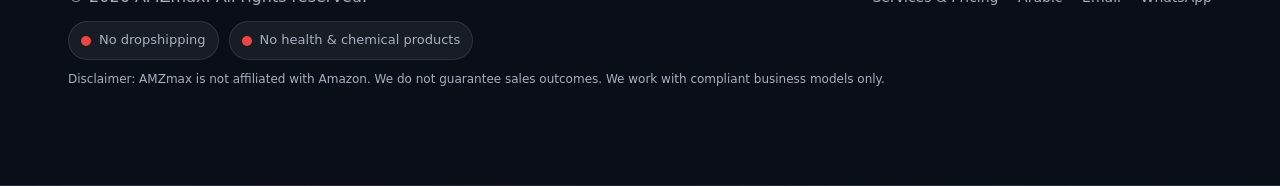
==== commit ed5e4274: "Update index.html c" ====
--- a/index.html
+++ b/index.html
@@ -8,6 +8,14 @@
   <meta name="robots" content="index,follow" />
   <meta name="theme-color" content="#07090d" />
   <link rel="stylesheet" href="styles.css" />
+  <!-- Favicon -->
+<link rel="icon" href="favicon.ico" sizes="any">
+<link rel="icon" type="image/png" sizes="32x32" href="favicon-32x32.png">
+<link rel="icon" type="image/png" sizes="16x16" href="favicon-16x16.png">
+<link rel="apple-touch-icon" href="apple-touch-icon.png">
+<link rel="manifest" href="site.webmanifest">
+<link rel="icon" type="image/png" sizes="192x192" href="android-chrome-192x192.png">
+<link rel="icon" type="image/png" sizes="512x512" href="android-chrome-512x512.png">
 </head>
 <body>
   <header class="header">
@@ -24,7 +32,13 @@
         <a href="#faq">FAQ</a>
         <a class="btn btn-whatsapp" href="https://wa.me/201025003194" target="_blank" rel="noopener">WhatsApp</a>
       </nav>
-
+<div class="controls">
+  <button class="theme-btn" id="themeBtn" type="button" aria-label="Toggle theme">🌙</button>
+  <div class="lang-switch" aria-label="Language switch">
+    <a class="active" href="index.html">EN</a>
+    <a href="ar/index.html">AR</a>
+  </div>
+</div>
       <div class="lang-switch" aria-label="Language switch">
         <a class="active" href="index.html">EN</a>
         <a href="ar/index.html">AR</a>
--- a/styles.css
+++ b/styles.css
@@ -11,7 +11,7 @@
   --text:#eef2ff;
   --muted:#a6b0c3;
 
-  --brand:#7c3aed;      /* main accent (purple) */
+  --brand:#7c3aed;      /* main accent */
   --brand2:#60a5fa;     /* subtle blue */
   --whatsapp:#25D366;   /* WhatsApp green */
 
@@ -24,6 +24,24 @@
   --radius: 18px;
   --radius2: 14px;
   --max: 1180px;
+}
+
+/* LIGHT THEME OVERRIDES */
+body[data-theme="light"]{
+  --bg0:#f7f8fc;
+  --bg1:#ffffff;
+
+  --card: rgba(15,23,42,.04);
+  --card2: rgba(15,23,42,.06);
+
+  --border: rgba(15,23,42,.10);
+  --border2: rgba(15,23,42,.14);
+
+  --text:#0b1220;
+  --muted:#4b5566;
+
+  --shadow: 0 18px 60px rgba(2,6,23,.12);
+  --shadow2: 0 12px 35px rgba(2,6,23,.10);
 }
 
 *{box-sizing:border-box}
@@ -40,6 +58,13 @@
     linear-gradient(180deg, var(--bg0), var(--bg1));
 }
 
+body[data-theme="light"]{
+  background:
+    radial-gradient(1100px 650px at 15% -10%, rgba(124,58,237,.12), transparent 60%),
+    radial-gradient(900px 600px at 85% 0%, rgba(96,165,250,.10), transparent 60%),
+    linear-gradient(180deg, var(--bg0), var(--bg1));
+}
+
 a{color:inherit; text-decoration:none}
 a:hover{opacity:.95}
 .container{max-width:var(--max); margin:0 auto; padding:0 18px}
@@ -47,7 +72,7 @@
 /* Header */
 .header{
   position:sticky; top:0; z-index:30;
-  background: rgba(7,9,13,.70);
+  background: color-mix(in srgb, var(--bg0) 75%, transparent);
   backdrop-filter: blur(14px) saturate(180%);
   border-bottom:1px solid var(--border);
 }
@@ -65,7 +90,7 @@
   width:44px; height:44px;
   border-radius:14px;
   border:1px solid var(--border);
-  background: rgba(255,255,255,.06);
+  background: var(--card);
   padding:6px;
   box-shadow: var(--shadow2);
 }
@@ -80,10 +105,16 @@
 }
 .nav-links a:hover{color:var(--text)}
 
+.controls{
+  display:flex;
+  gap:10px;
+  align-items:center;
+}
+
 .lang-switch{
   display:flex; gap:10px; align-items:center;
   border:1px solid var(--border);
-  background: rgba(255,255,255,.05);
+  background: var(--card);
   border-radius:999px;
   padding:6px;
 }
@@ -96,13 +127,27 @@
 .lang-switch a.active{
   color:var(--text);
   border:1px solid var(--border2);
-  background: rgba(255,255,255,.06);
-}
+  background: var(--card2);
+}
+
+/* Theme toggle */
+.theme-btn{
+  border:1px solid var(--border);
+  background: var(--card);
+  color:var(--text);
+  border-radius:999px;
+  padding:8px 10px;
+  cursor:pointer;
+  box-shadow: var(--shadow2);
+  font-weight:800;
+  font-size:12px;
+}
+.theme-btn:hover{opacity:.95}
 
 .menu-btn{
   display:none;
   border:1px solid var(--border);
-  background: rgba(255,255,255,.05);
+  background: var(--card);
   color:var(--text);
   border-radius:14px;
   padding:10px 12px;
@@ -113,6 +158,7 @@
   display:none;
   padding:12px 18px 18px;
   border-top:1px solid var(--border);
+  background: color-mix(in srgb, var(--bg0) 60%, transparent);
 }
 .mobile-menu a{
   display:block;
@@ -126,7 +172,7 @@
 .pill{
   display:inline-flex; align-items:center; gap:10px;
   border:1px solid var(--border);
-  background: rgba(255,255,255,.04);
+  background: var(--card);
   border-radius:999px;
   padding:9px 14px;
   color:var(--muted);
@@ -136,12 +182,12 @@
   content:"";
   width:9px; height:9px; border-radius:999px;
   background: var(--brand);
-  box-shadow: 0 0 0 5px rgba(124,58,237,.14);
+  box-shadow: 0 0 0 5px color-mix(in srgb, var(--brand) 18%, transparent);
 }
 
 .card{
   border:1px solid var(--border);
-  background: linear-gradient(180deg, rgba(255,255,255,.06), rgba(255,255,255,.04));
+  background: linear-gradient(180deg, var(--card2), var(--card));
   border-radius:var(--radius);
   padding:18px;
   box-shadow: var(--shadow2);
@@ -157,7 +203,7 @@
   padding:12px 16px;
   border-radius:14px;
   border:1px solid var(--border2);
-  background: rgba(255,255,255,.06);
+  background: var(--card);
   color:var(--text);
   font-weight:800;
   cursor:pointer;
@@ -176,7 +222,7 @@
 }
 
 .btn-ghost{
-  background: rgba(255,255,255,.04);
+  background: color-mix(in srgb, var(--card) 75%, transparent);
   border-color: var(--border);
   color:var(--text);
   box-shadow: none;
@@ -210,23 +256,20 @@
 }
 .cta-row{display:flex; gap:12px; margin:18px 0 18px; flex-wrap:wrap}
 
-.hero-card{
-  position:relative;
-  overflow:hidden;
-}
+.hero-card{position:relative; overflow:hidden;}
 .hero-card::before{
   content:"";
   position:absolute;
   inset:-120px -120px auto auto;
   width:260px; height:260px;
-  background: radial-gradient(circle at 30% 30%, rgba(96,165,250,.18), transparent 60%);
+  background: radial-gradient(circle at 30% 30%, rgba(96,165,250,.16), transparent 60%);
 }
 .hero-card::after{
   content:"";
   position:absolute;
   inset:-120px auto auto -120px;
   width:300px; height:300px;
-  background: radial-gradient(circle at 30% 30%, rgba(124,58,237,.18), transparent 60%);
+  background: radial-gradient(circle at 30% 30%, rgba(124,58,237,.16), transparent 60%);
 }
 .hero-card > *{position:relative; z-index:1}
 
@@ -238,7 +281,7 @@
 }
 .trust{
   border:1px solid var(--border);
-  background: rgba(255,255,255,.04);
+  background: var(--card);
   border-radius:16px;
   padding:14px;
 }
@@ -255,7 +298,7 @@
   background:
     radial-gradient(900px 420px at 10% 0%, rgba(124,58,237,.10), transparent 60%),
     radial-gradient(900px 420px at 90% 0%, rgba(96,165,250,.08), transparent 60%),
-    rgba(255,255,255,.02);
+    color-mix(in srgb, var(--bg1) 92%, transparent);
   border-top:1px solid var(--border);
   border-bottom:1px solid var(--border);
 }
@@ -281,7 +324,7 @@
 }
 .step{
   border:1px solid var(--border);
-  background: rgba(255,255,255,.04);
+  background: var(--card);
   border-radius:var(--radius);
   padding:18px;
 }
@@ -290,7 +333,7 @@
   border-radius:14px;
   display:flex; align-items:center; justify-content:center;
   border:1px solid var(--border);
-  background: rgba(255,255,255,.05);
+  background: var(--card2);
   font-weight:900;
   margin-bottom:10px;
 }
@@ -300,7 +343,7 @@
 /* FAQ */
 .faq details{
   border:1px solid var(--border);
-  background: rgba(255,255,255,.04);
+  background: var(--card);
   border-radius:16px;
   padding:14px 16px;
   margin:10px 0;
@@ -321,7 +364,7 @@
   padding:12px 12px;
   border-radius:14px;
   border:1px solid var(--border);
-  background: rgba(7,9,13,.35);
+  background: color-mix(in srgb, var(--bg0) 30%, transparent);
   color:var(--text);
   font:inherit;
 }
@@ -334,7 +377,7 @@
   border-radius:16px;
   padding:12px 12px 6px;
   margin:12px 0;
-  background: rgba(255,255,255,.03);
+  background: var(--card);
 }
 legend{padding:0 8px; color:var(--muted); font-size:13px}
 .checks{
@@ -350,7 +393,7 @@
 }
 .checks input{width:auto; margin-top:3px}
 
-/* Services & Pricing cards */
+/* Pricing cards */
 .pricing{
   display:grid;
   grid-template-columns: repeat(3, 1fr);
@@ -359,7 +402,7 @@
 .tier{
   border:1px solid var(--border);
   border-radius:var(--radius);
-  background: linear-gradient(180deg, rgba(255,255,255,.06), rgba(255,255,255,.04));
+  background: linear-gradient(180deg, var(--card2), var(--card));
   padding:18px;
   box-shadow: var(--shadow2);
   position:relative;
@@ -374,11 +417,11 @@
   position:absolute;
   top:14px; right:14px;
   border:1px solid rgba(124,58,237,.28);
-  background: rgba(255,255,255,.05);
+  background: var(--card);
   border-radius:999px;
   padding:6px 10px;
   font-size:12px;
-  color: #e9ddff;
+  color: color-mix(in srgb, var(--text) 90%, transparent);
   font-weight:900;
 }
 .tier h3{margin:0 0 6px}
@@ -398,7 +441,7 @@
   align-items:center;
   gap:8px;
   border:1px solid var(--border);
-  background: rgba(255,255,255,.04);
+  background: var(--card);
   border-radius:999px;
   padding:8px 12px;
   font-size:13px;
@@ -449,3 +492,40 @@
   .nav-links{display:none}
   .menu-btn{display:inline-flex}
 }
+/* ========================= */
+/* Ambient Moving Light SFX  */
+/* ========================= */
+
+body::before{
+  content:"";
+  position:fixed;
+  inset:-20%;
+  z-index:-1;
+  pointer-events:none;
+
+  background:
+    radial-gradient(600px 400px at 20% 30%, rgba(124,58,237,.15), transparent 60%),
+    radial-gradient(500px 350px at 80% 20%, rgba(96,165,250,.12), transparent 60%),
+    radial-gradient(700px 500px at 50% 80%, rgba(124,58,237,.10), transparent 70%);
+
+  animation: ambientMove 40s ease-in-out infinite alternate;
+  opacity:.7;
+}
+
+/* Subtle movement */
+@keyframes ambientMove{
+  0%{
+    transform: translate3d(0,0,0) scale(1);
+  }
+  50%{
+    transform: translate3d(-2%, 1%, 0) scale(1.05);
+  }
+  100%{
+    transform: translate3d(2%, -1%, 0) scale(1.08);
+  }
+}
+
+/* Disable ambient in light mode */
+body[data-theme="light"]::before{
+  display:none;
+}
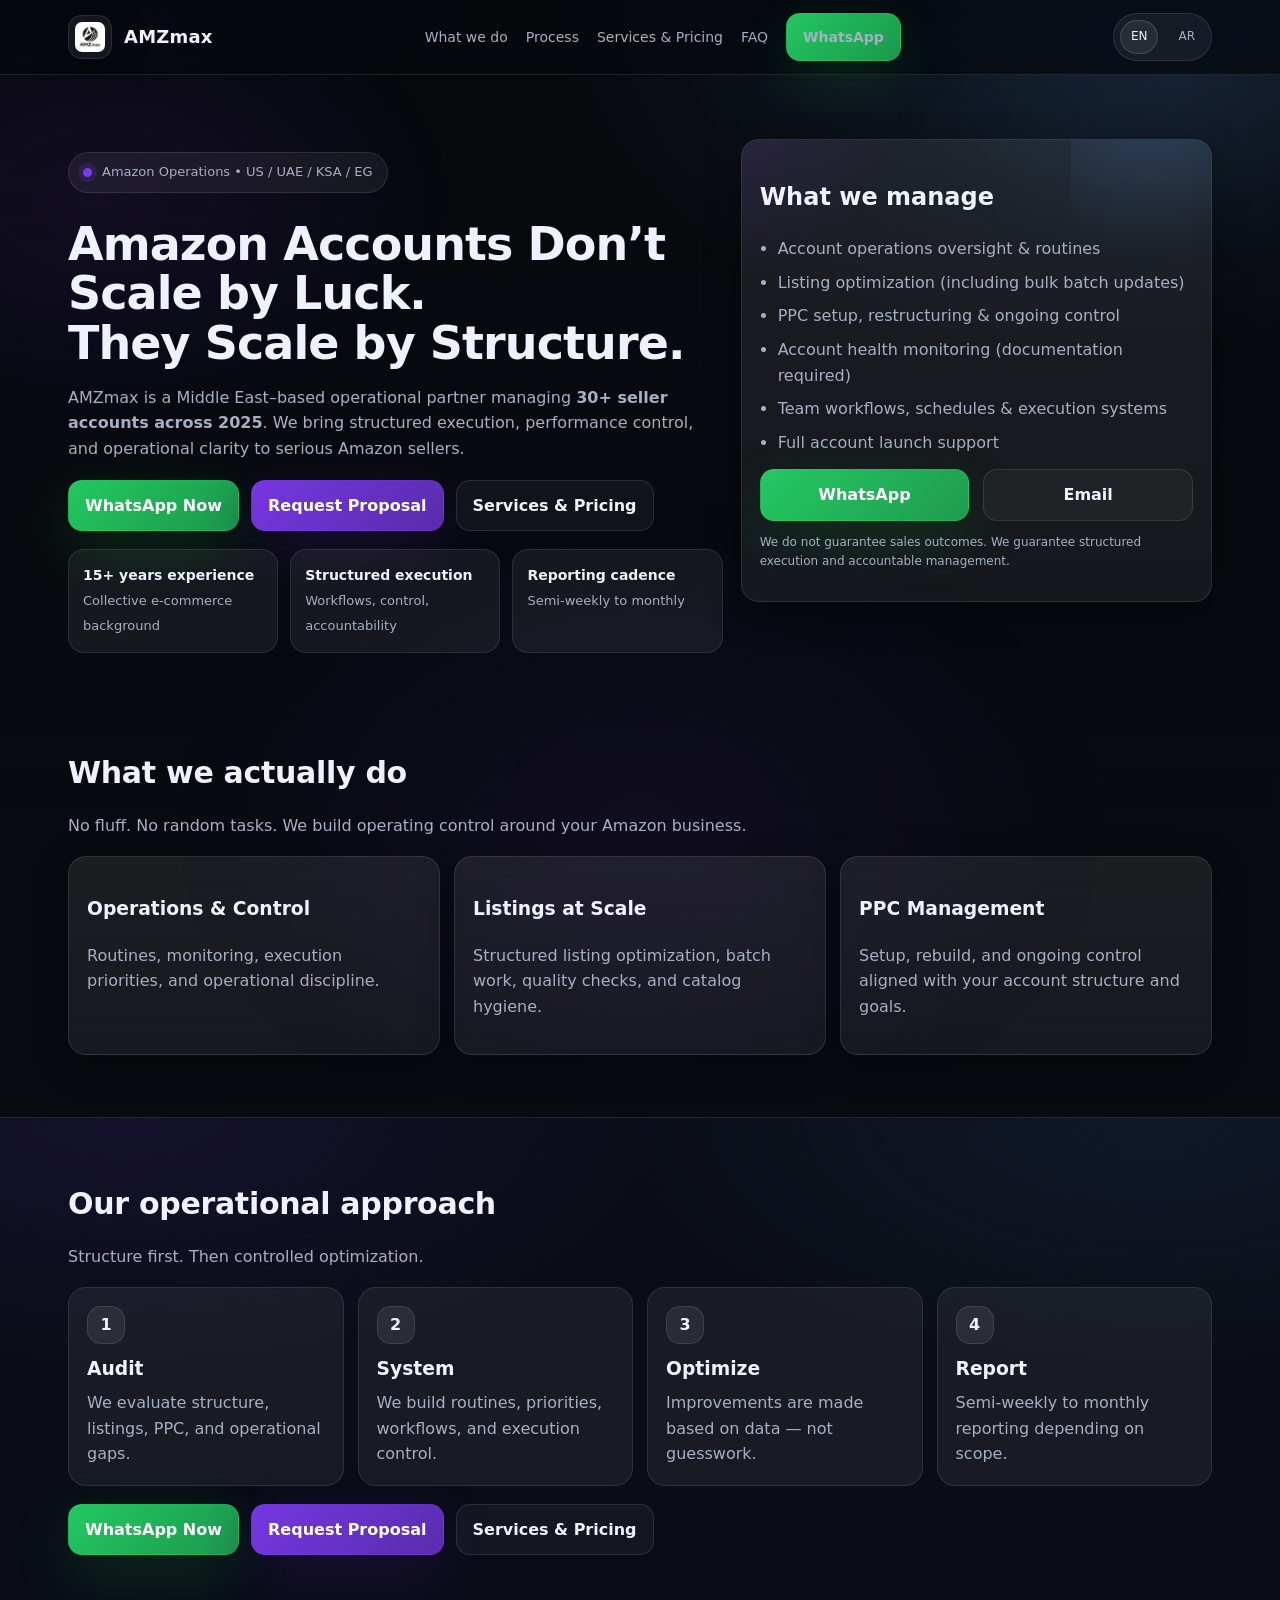
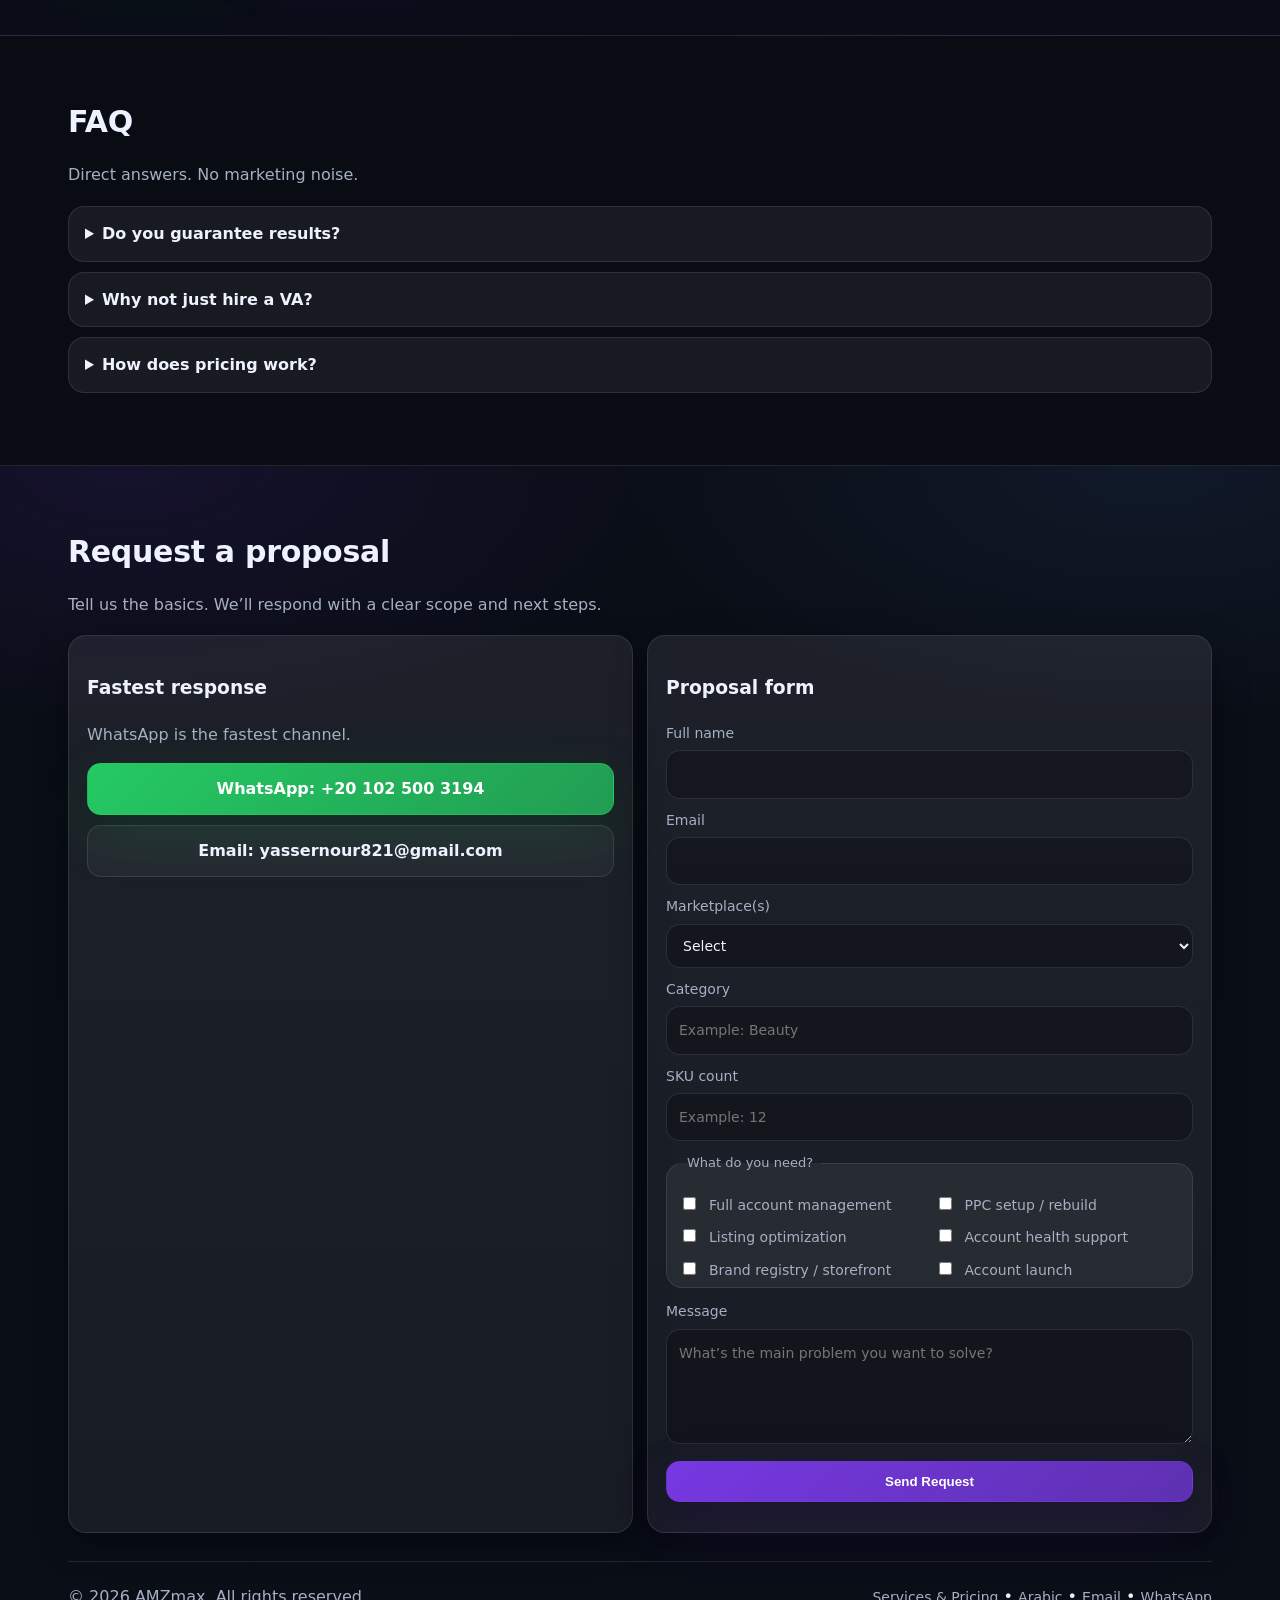
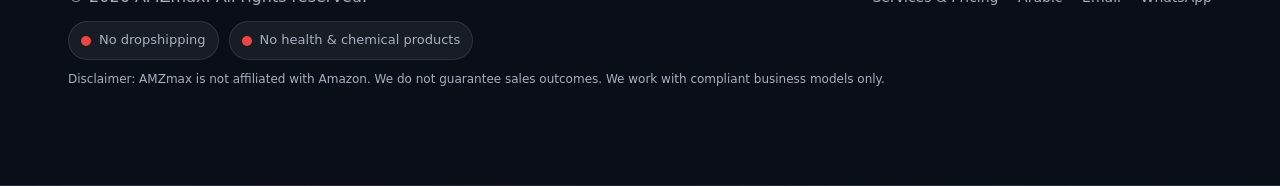
==== commit 200af520: "Update index.html" ====
--- a/index.html
+++ b/index.html
@@ -32,13 +32,7 @@
         <a href="#faq">FAQ</a>
         <a class="btn btn-whatsapp" href="https://wa.me/201025003194" target="_blank" rel="noopener">WhatsApp</a>
       </nav>
-<div class="controls">
-  <button class="theme-btn" id="themeBtn" type="button" aria-label="Toggle theme">🌙</button>
-  <div class="lang-switch" aria-label="Language switch">
-    <a class="active" href="index.html">EN</a>
-    <a href="ar/index.html">AR</a>
-  </div>
-</div>
+      
       <div class="lang-switch" aria-label="Language switch">
         <a class="active" href="index.html">EN</a>
         <a href="ar/index.html">AR</a>
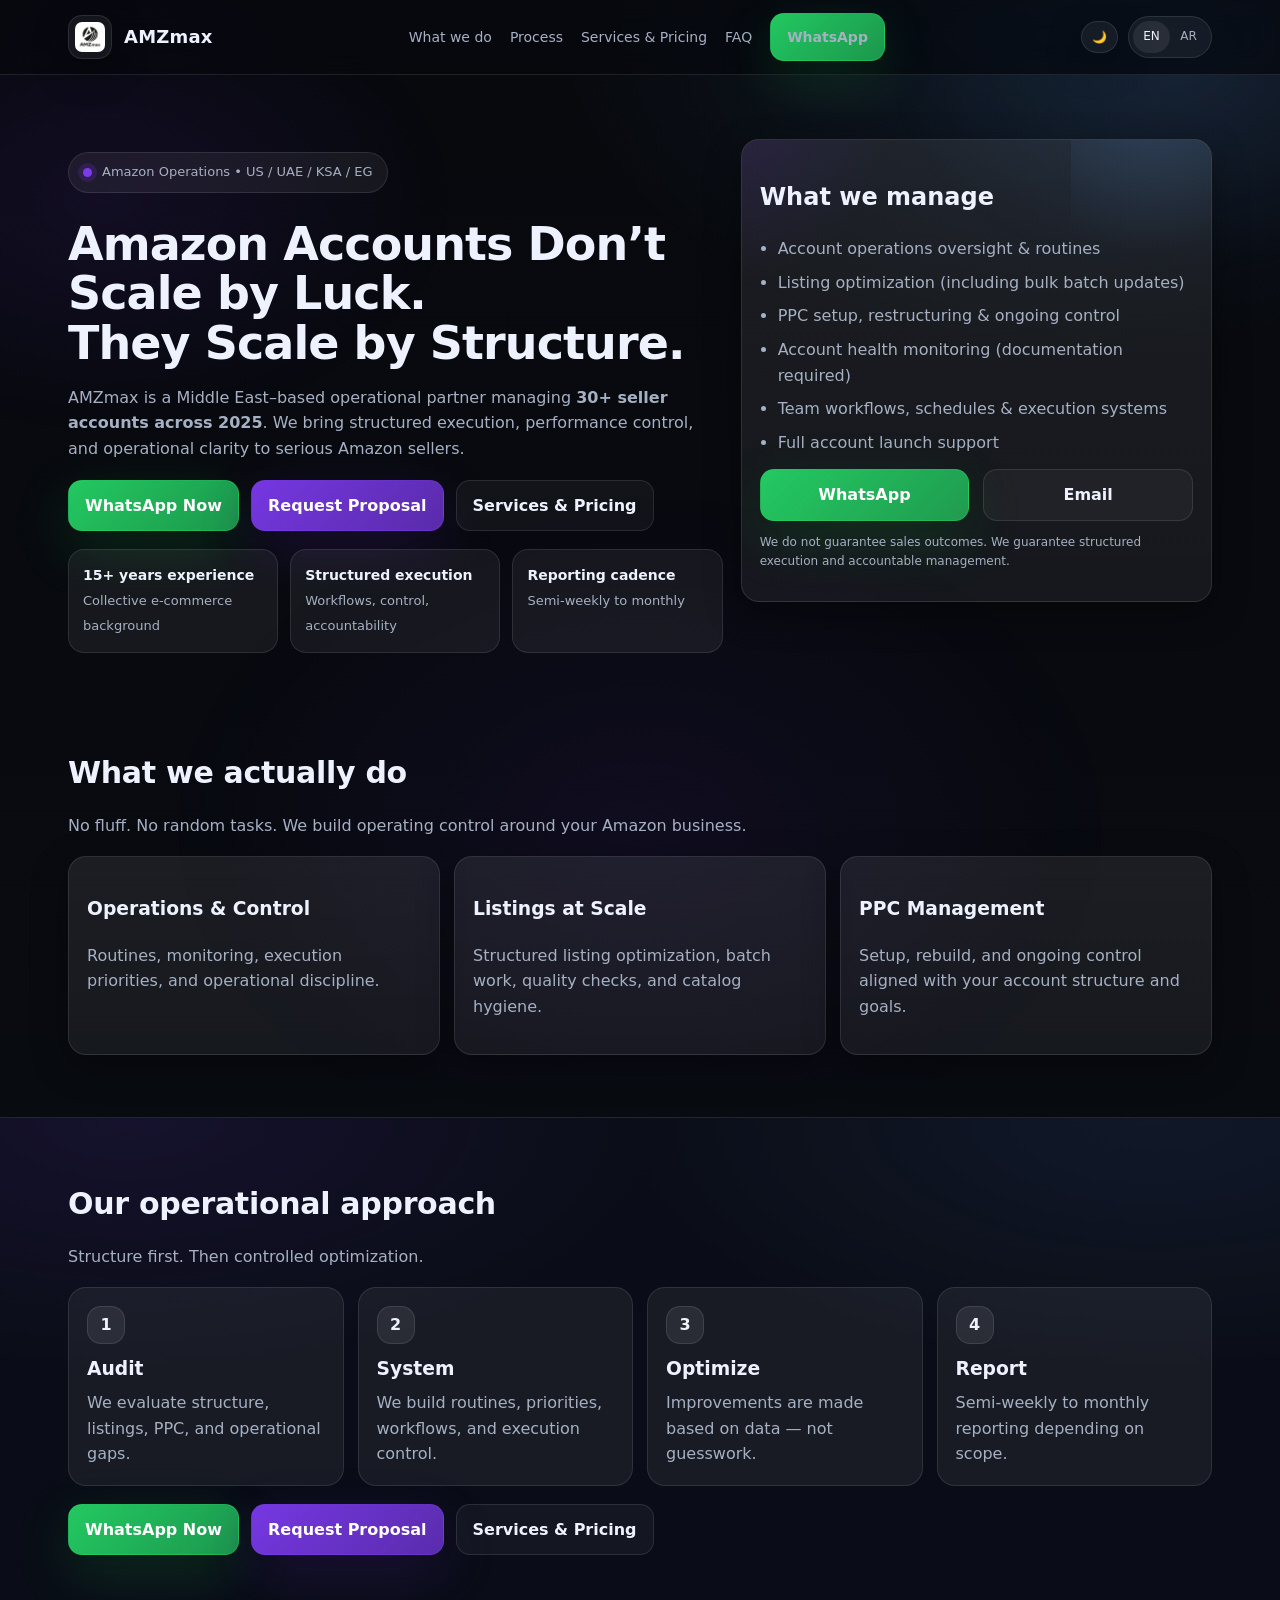
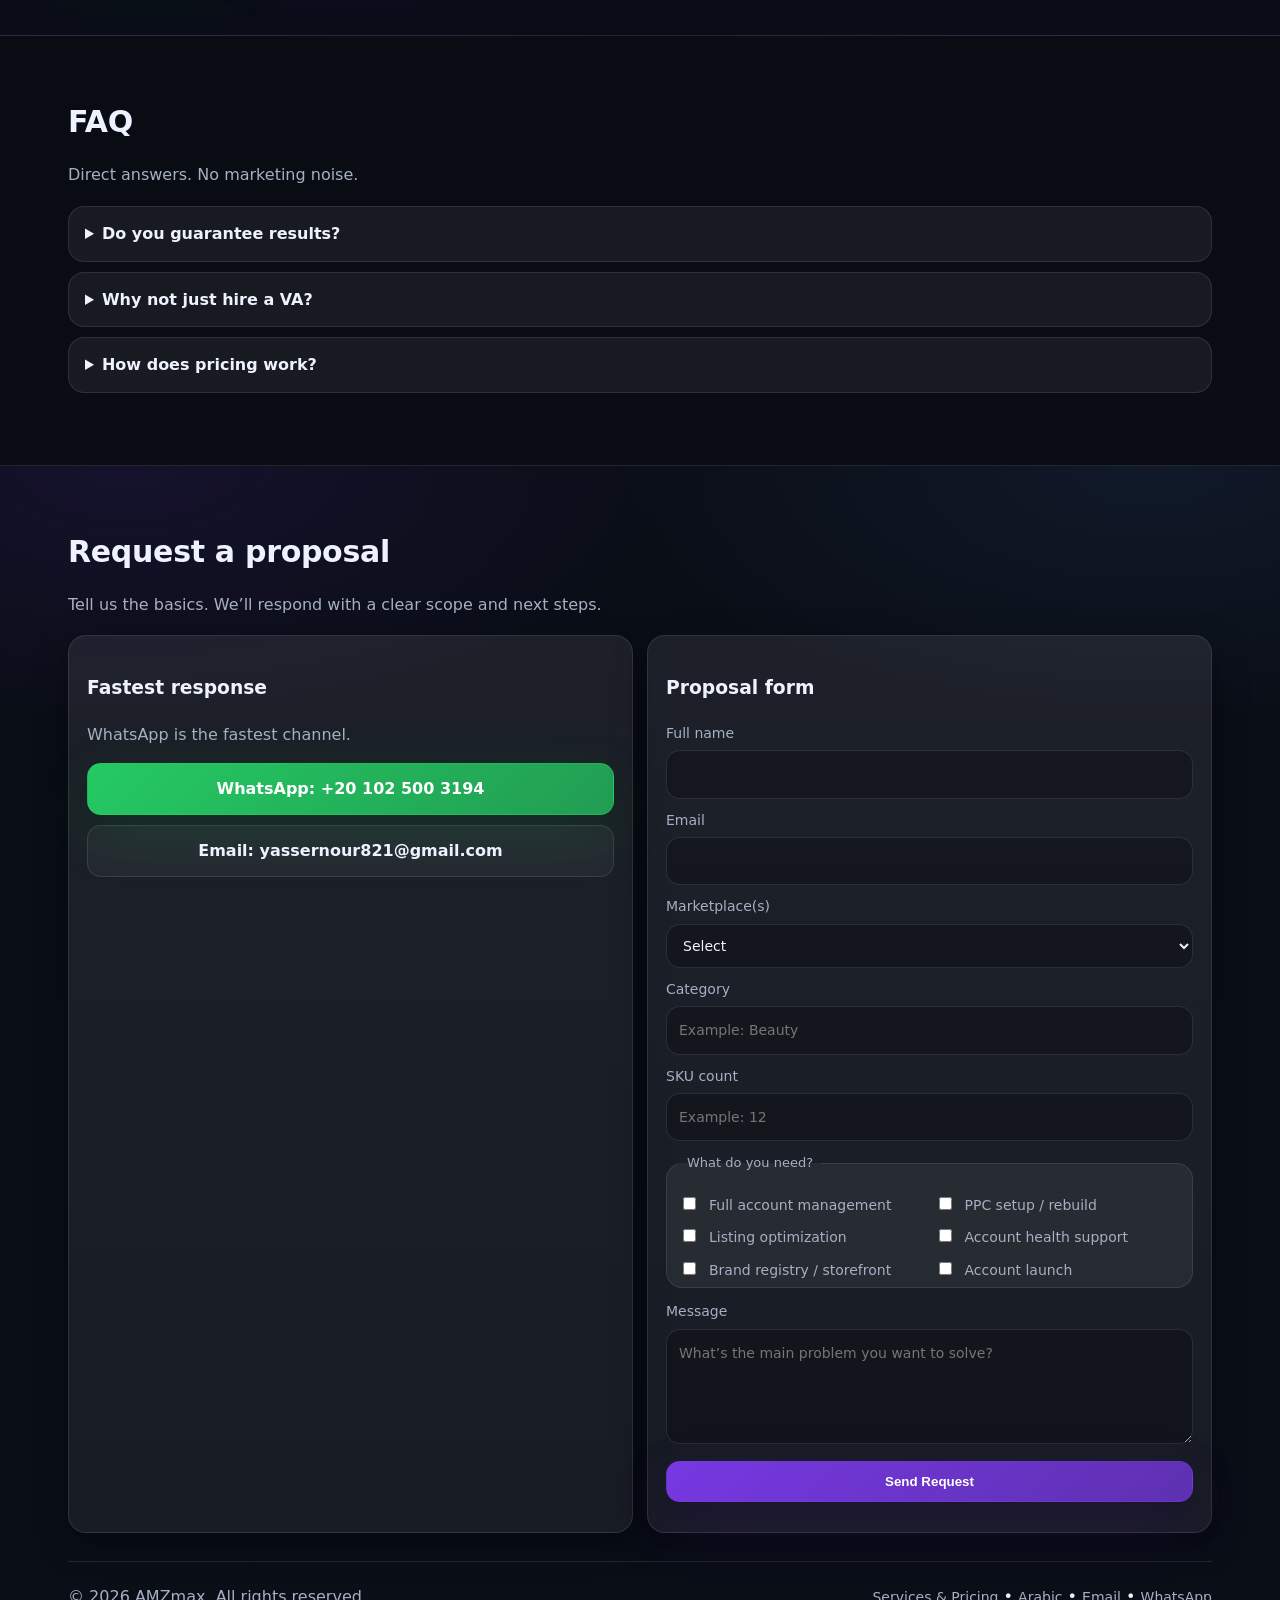
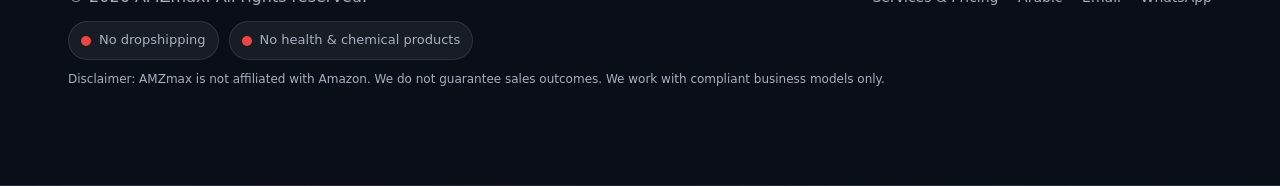
==== commit 54f44574: "Update index.html" ====
--- a/index.html
+++ b/index.html
@@ -33,10 +33,13 @@
         <a class="btn btn-whatsapp" href="https://wa.me/201025003194" target="_blank" rel="noopener">WhatsApp</a>
       </nav>
       
-      <div class="lang-switch" aria-label="Language switch">
-        <a class="active" href="index.html">EN</a>
-        <a href="ar/index.html">AR</a>
-      </div>
+<div class="controls">
+  <button class="theme-btn" id="themeBtn" type="button" aria-label="Toggle theme">🌙</button>
+  <div class="lang-switch" aria-label="Language switch">
+    <a class="active" href="index.html">EN</a>
+    <a href="ar/index.html">AR</a>
+  </div>
+</div>
 
       <button class="menu-btn" id="menuBtn" aria-label="Open menu" aria-expanded="false">☰</button>
     </div>
--- a/styles.css
+++ b/styles.css
@@ -112,24 +112,31 @@
 }
 
 .lang-switch{
-  display:flex; gap:10px; align-items:center;
+  display:flex;
+  align-items:center;
+  justify-content:space-between;
+
+  width:84px;              /* fixed width to prevent shifting */
   border:1px solid var(--border);
   background: var(--card);
   border-radius:999px;
-  padding:6px;
-}
+  padding:4px;
+}
+
 .lang-switch a{
+  flex:1;
+  text-align:center;
   font-size:12px;
-  padding:6px 10px;
+  padding:6px 0;
   border-radius:999px;
   color:var(--muted);
-}
+  transition: background .2s ease, color .2s ease;
+}
+
 .lang-switch a.active{
   color:var(--text);
-  border:1px solid var(--border2);
   background: var(--card2);
 }
-
 /* Theme toggle */
 .theme-btn{
   border:1px solid var(--border);
